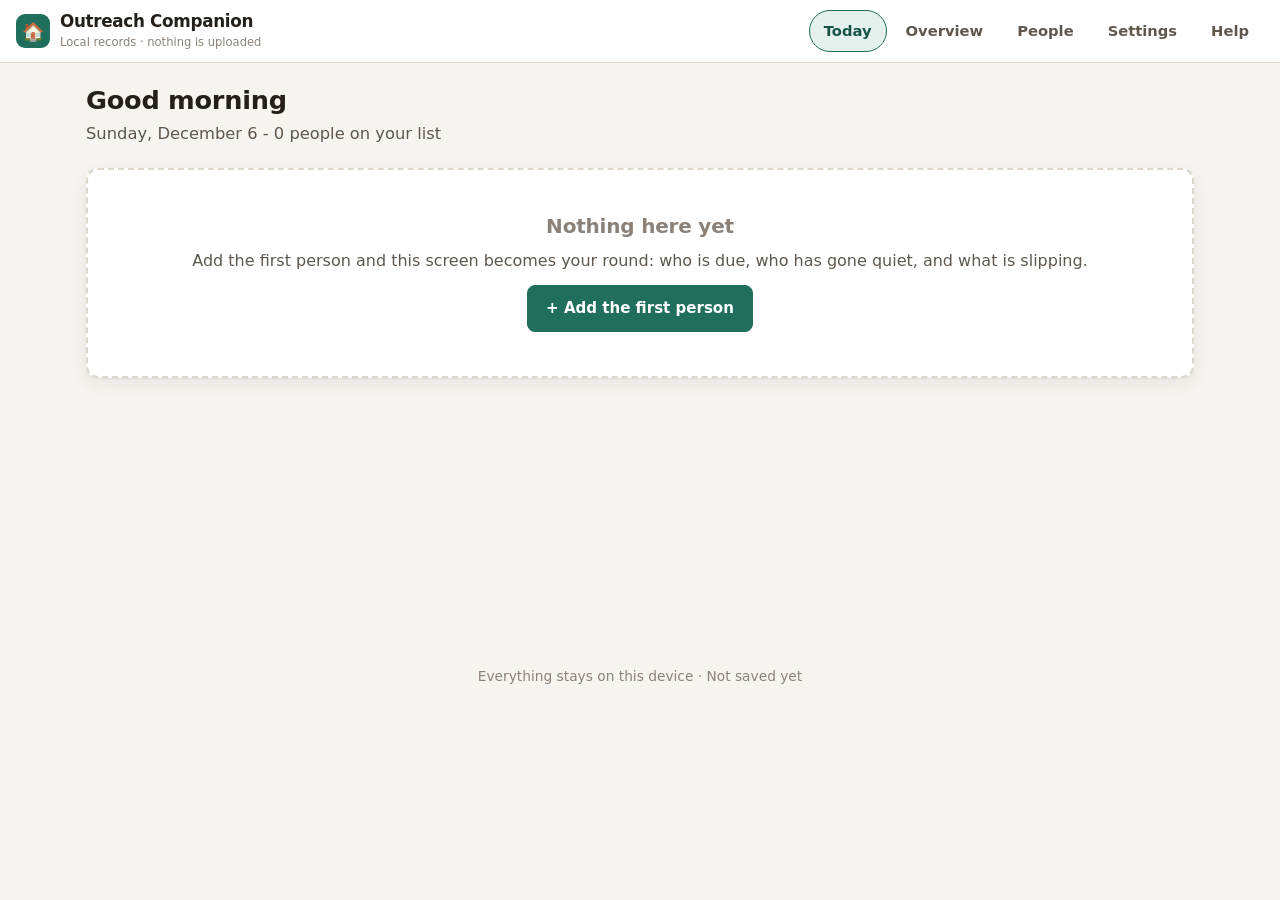
==== index.html @ 87985ae5 "Add the workflow: stages, next steps and priority checks The app recorded what a worker knew but nev" ====
<!doctype html>
<html lang="en">
<head>
<meta charset="utf-8">
<meta name="viewport" content="width=device-width, initial-scale=1, viewport-fit=cover">
<meta name="description" content="A private, offline record keeper for street outreach: where someone stays, what they are working toward, their story, and documents you can print or email.">
<meta name="color-scheme" content="light dark">
<title>Outreach Companion</title>
<link rel="stylesheet" href="assets/styles.css?v=3">
<link rel="icon" href="data:image/svg+xml,<svg xmlns='http://www.w3.org/2000/svg' viewBox='0 0 100 100'><rect width='100' height='100' rx='22' fill='%231f6f5c'/><text y='72' x='50' text-anchor='middle' font-size='58'>🏠</text></svg>">
</head>
<body>

<div class="app">

  <header class="topbar no-print">
    <div class="brand">
      <div class="mark" aria-hidden="true">🏠</div>
      <div>
        <span class="name">Outreach Companion</span>
        <span class="org" id="brand-org">Local records · nothing is uploaded</span>
      </div>
    </div>

    <div class="spacer"></div>

    <nav class="nav" aria-label="Main">
      <button data-action="nav" data-view="today">Today</button>
      <button data-action="nav" data-view="dashboard">Overview</button>
      <button data-action="nav" data-view="people">People</button>
      <button data-action="nav" data-view="settings">Settings</button>
      <button data-action="nav" data-view="help">Help</button>
    </nav>
  </header>

  <main class="main" id="view">
    <div class="card"><p class="muted mb0">Loading your records…</p></div>
  </main>

  <footer class="main no-print" style="padding-top:0;padding-bottom:24px">
    <p class="small faint center mb0">
      Everything stays on this device · <span id="save-dot">Not saved yet</span>
    </p>
  </footer>

</div>

<noscript>
  <div style="padding:24px;font-family:system-ui,sans-serif">
    <h2>JavaScript is switched off</h2>
    <p>This app runs entirely inside your browser, so it needs JavaScript enabled. Nothing is sent anywhere.</p>
  </div>
</noscript>

<script src="assets/packet-style.js?v=3"></script>
<script src="assets/storage.js?v=3"></script>
<script src="assets/workflow.js?v=3"></script>
<script src="assets/doc.js?v=3"></script>
<script src="assets/app.js?v=3"></script>
</body>
</html>
---- assets/styles.css ----
/* ==========================================================================
   Outreach Companion — styles
   Designed for field use: large touch targets, high contrast, readable type.
   ========================================================================== */

:root {
  --bg: #f6f4f0;
  --surface: #ffffff;
  --surface-2: #f1eee9;
  --border: #ddd6cc;
  --border-strong: #c4bab0;
  --text: #241f1a;
  --text-soft: #5f574e;
  --text-faint: #8b8178;

  --accent: #1f6f5c;
  --accent-dark: #175446;
  --accent-soft: #e3f0ec;

  --warn: #a8620d;
  --warn-soft: #fbeedd;
  --danger: #a32d29;
  --danger-soft: #fbe7e6;
  --ok: #2b6b3f;
  --ok-soft: #e4f1e8;
  --info: #2c5a8f;
  --info-soft: #e5eefa;

  --radius: 12px;
  --radius-sm: 8px;
  --shadow: 0 1px 2px rgba(36, 31, 26, .06), 0 6px 18px rgba(36, 31, 26, .07);
  --shadow-lg: 0 10px 40px rgba(36, 31, 26, .18);
  --font: "Segoe UI", system-ui, -apple-system, Roboto, Helvetica, Arial, sans-serif;
}

@media (prefers-color-scheme: dark) {
  :root:not([data-theme="light"]) {
    --bg: #16130f;
    --surface: #211d18;
    --surface-2: #2a251f;
    --border: #3a332b;
    --border-strong: #4d453b;
    --text: #f2ede6;
    --text-soft: #bdb3a7;
    --text-faint: #8d8377;
    --accent: #4fbb9d;
    --accent-dark: #6fd0b4;
    --accent-soft: #1d3a33;
    --warn: #e0a256;
    --warn-soft: #3a2c17;
    --danger: #ef8b86;
    --danger-soft: #3b1f1e;
    --ok: #79c98f;
    --ok-soft: #1c3324;
    --info: #8db6e8;
    --info-soft: #1c2a3d;
    --shadow: 0 1px 2px rgba(0,0,0,.4), 0 6px 18px rgba(0,0,0,.35);
    --shadow-lg: 0 10px 40px rgba(0,0,0,.6);
  }
}

:root[data-theme="dark"] {
  --bg: #16130f; --surface: #211d18; --surface-2: #2a251f;
  --border: #3a332b; --border-strong: #4d453b;
  --text: #f2ede6; --text-soft: #bdb3a7; --text-faint: #8d8377;
  --accent: #4fbb9d; --accent-dark: #6fd0b4; --accent-soft: #1d3a33;
  --warn: #e0a256; --warn-soft: #3a2c17;
  --danger: #ef8b86; --danger-soft: #3b1f1e;
  --ok: #79c98f; --ok-soft: #1c3324;
  --info: #8db6e8; --info-soft: #1c2a3d;
  --shadow: 0 1px 2px rgba(0,0,0,.4), 0 6px 18px rgba(0,0,0,.35);
  --shadow-lg: 0 10px 40px rgba(0,0,0,.6);
}

* { box-sizing: border-box; }
html, body { margin: 0; padding: 0; }
body {
  font-family: var(--font);
  background: var(--bg);
  color: var(--text);
  font-size: 16px;
  line-height: 1.5;
  -webkit-text-size-adjust: 100%;
}
h1, h2, h3, h4 { margin: 0 0 .5em; line-height: 1.25; font-weight: 650; letter-spacing: -.01em; }
h1 { font-size: 1.6rem; }
h2 { font-size: 1.25rem; }
h3 { font-size: 1.05rem; }
p  { margin: 0 0 .75em; }
a  { color: var(--accent); }

/* ---------- App shell ---------- */
.app { min-height: 100vh; display: flex; flex-direction: column; }

.topbar {
  position: sticky; top: 0; z-index: 50;
  display: flex; align-items: center; gap: 12px;
  padding: 10px 16px;
  background: var(--surface);
  border-bottom: 1px solid var(--border);
}
.brand { display: flex; align-items: center; gap: 10px; font-weight: 700; letter-spacing: -.02em; }
.brand .mark {
  width: 34px; height: 34px; border-radius: 9px;
  background: var(--accent); color: #fff;
  display: grid; place-items: center; font-size: 18px; flex: none;
}
.brand .name { font-size: 1.05rem; line-height: 1.2; }
.brand .org { display: block; font-size: .72rem; font-weight: 500; color: var(--text-faint); letter-spacing: 0; }
.topbar .spacer { flex: 1; }

.nav { display: flex; gap: 4px; flex-wrap: wrap; }
.nav button {
  border: 1px solid transparent; background: none; color: var(--text-soft);
  padding: 9px 14px; border-radius: 999px; cursor: pointer;
  font: inherit; font-size: .92rem; font-weight: 550;
}
.nav button:hover { background: var(--surface-2); color: var(--text); }
.nav button.active { background: var(--accent-soft); color: var(--accent-dark); border-color: var(--accent); }

.main { flex: 1; width: 100%; max-width: 1140px; margin: 0 auto; padding: 22px 16px 80px; }

/* ---------- Buttons ---------- */
.btn {
  display: inline-flex; align-items: center; justify-content: center; gap: 8px;
  padding: 11px 18px; min-height: 44px;
  border-radius: var(--radius-sm); border: 1px solid var(--border-strong);
  background: var(--surface); color: var(--text);
  font: inherit; font-weight: 600; font-size: .94rem;
  cursor: pointer; text-decoration: none;
}
.btn:hover { background: var(--surface-2); }
.btn:active { transform: translateY(1px); }
.btn.primary { background: var(--accent); border-color: var(--accent); color: #fff; }
.btn.primary:hover { background: var(--accent-dark); border-color: var(--accent-dark); }
.btn.danger { color: var(--danger); border-color: var(--danger); background: var(--danger-soft); }
.btn.ghost { border-color: transparent; background: transparent; color: var(--text-soft); }
.btn.ghost:hover { background: var(--surface-2); color: var(--text); }
.btn.sm { padding: 6px 12px; min-height: 34px; font-size: .85rem; }
.btn.block { width: 100%; }
.btn:disabled { opacity: .45; cursor: not-allowed; }
.btn-row { display: flex; gap: 10px; flex-wrap: wrap; align-items: center; }

/* ---------- Cards & layout ---------- */
.card {
  background: var(--surface); border: 1px solid var(--border);
  border-radius: var(--radius); box-shadow: var(--shadow);
  padding: 20px; margin-bottom: 18px;
}
.card > h2:first-child, .card > h3:first-child { margin-top: 0; }
.card-head { display: flex; align-items: center; gap: 12px; margin-bottom: 14px; flex-wrap: wrap; }
.card-head h2, .card-head h3 { margin: 0; }
.card-head .spacer { flex: 1; }
.section-hint { color: var(--text-soft); font-size: .9rem; margin: -6px 0 14px; }

.grid { display: grid; gap: 16px; }
.grid.cols-2 { grid-template-columns: repeat(2, minmax(0,1fr)); }
.grid.cols-3 { grid-template-columns: repeat(3, minmax(0,1fr)); }
.grid.cols-4 { grid-template-columns: repeat(4, minmax(0,1fr)); }
@media (max-width: 860px) { .grid.cols-3, .grid.cols-4 { grid-template-columns: repeat(2, minmax(0,1fr)); } }
@media (max-width: 620px) { .grid.cols-2, .grid.cols-3, .grid.cols-4 { grid-template-columns: 1fr; } }

/* ---------- Forms ---------- */
.field { margin-bottom: 16px; }
.field > label, .field-label {
  display: block; font-weight: 600; font-size: .86rem;
  color: var(--text-soft); margin-bottom: 6px; letter-spacing: .01em;
}
.field .hint { font-size: .8rem; color: var(--text-faint); margin-top: 5px; font-weight: 400; }
input[type=text], input[type=date], input[type=tel], input[type=email], input[type=number],
input[type=search], input[type=password], select, textarea {
  width: 100%; padding: 11px 12px; min-height: 44px;
  border: 1px solid var(--border-strong); border-radius: var(--radius-sm);
  background: var(--surface); color: var(--text);
  font: inherit; font-size: 1rem;
}
textarea { min-height: 110px; resize: vertical; line-height: 1.55; }
textarea.tall { min-height: 280px; }
input:focus, select:focus, textarea:focus, button:focus-visible, [tabindex]:focus-visible {
  outline: 3px solid var(--accent); outline-offset: 1px;
}
.checkline { display: flex; align-items: flex-start; gap: 10px; padding: 8px 0; cursor: pointer; }
.checkline input[type=checkbox] { width: 20px; height: 20px; margin: 2px 0 0; flex: none; accent-color: var(--accent); }
.checkline span { font-size: .95rem; }

/* Chips / multi-select tags */
.chips { display: flex; flex-wrap: wrap; gap: 8px; }
.chip {
  display: inline-flex; align-items: center; gap: 6px;
  padding: 7px 13px; border-radius: 999px; cursor: pointer;
  border: 1px solid var(--border-strong); background: var(--surface);
  font-size: .87rem; font-weight: 550; color: var(--text-soft); user-select: none;
}
.chip:hover { background: var(--surface-2); }
.chip.on { background: var(--accent-soft); border-color: var(--accent); color: var(--accent-dark); }
.chip input { display: none; }

.badge {
  display: inline-flex; align-items: center; gap: 5px;
  padding: 3px 10px; border-radius: 999px;
  font-size: .76rem; font-weight: 650; letter-spacing: .02em;
  background: var(--surface-2); color: var(--text-soft); border: 1px solid var(--border);
  white-space: nowrap;
}
.badge.ok { background: var(--ok-soft); color: var(--ok); border-color: transparent; }
.badge.warn { background: var(--warn-soft); color: var(--warn); border-color: transparent; }
.badge.danger { background: var(--danger-soft); color: var(--danger); border-color: transparent; }
.badge.info { background: var(--info-soft); color: var(--info); border-color: transparent; }
.badge.accent { background: var(--accent-soft); color: var(--accent-dark); border-color: transparent; }

/* ---------- Photo ---------- */
.photo-block { display: flex; gap: 18px; align-items: flex-start; flex-wrap: wrap; }
.photo-frame {
  width: 160px; height: 160px; flex: none; border-radius: var(--radius);
  border: 2px dashed var(--border-strong); background: var(--surface-2);
  display: grid; place-items: center; overflow: hidden; position: relative;
}
.photo-frame img { width: 100%; height: 100%; object-fit: cover; }
.photo-frame .placeholder { text-align: center; color: var(--text-faint); font-size: .8rem; padding: 10px; }
.photo-frame .placeholder .big { font-size: 2rem; display: block; margin-bottom: 4px; }
.avatar {
  width: 56px; height: 56px; border-radius: 50%; flex: none;
  background: var(--accent-soft); color: var(--accent-dark);
  display: grid; place-items: center; font-weight: 700; font-size: 1.1rem;
  border: 1px solid var(--border); overflow: hidden;
}
.avatar.lg { width: 84px; height: 84px; font-size: 1.6rem; }
.avatar img { width: 100%; height: 100%; object-fit: cover; }

/* ---------- People list ---------- */
.toolbar { display: flex; gap: 10px; flex-wrap: wrap; align-items: center; margin-bottom: 16px; }
.toolbar .search { flex: 1 1 260px; min-width: 200px; }
.toolbar select { width: auto; min-width: 150px; }

.person-list { display: grid; gap: 12px; }
.person-card {
  display: flex; align-items: center; gap: 14px; padding: 14px 16px;
  background: var(--surface); border: 1px solid var(--border);
  border-radius: var(--radius); box-shadow: var(--shadow); cursor: pointer;
  text-align: left; width: 100%; font: inherit; color: inherit;
}
.person-card:hover { border-color: var(--accent); }
.person-card .who { flex: 1; min-width: 0; }
.person-card .who .nm { font-weight: 650; font-size: 1.05rem; }
.person-card .who .sub { color: var(--text-soft); font-size: .87rem; overflow: hidden; text-overflow: ellipsis; white-space: nowrap; }
.person-card .meta { display: flex; flex-direction: column; align-items: flex-end; gap: 6px; flex: none; }

/* ---------- Stats ---------- */
.stat { background: var(--surface); border: 1px solid var(--border); border-radius: var(--radius); padding: 16px 18px; box-shadow: var(--shadow); }
.stat .n { font-size: 2rem; font-weight: 700; letter-spacing: -.03em; line-height: 1.1; }
.stat .k { color: var(--text-soft); font-size: .84rem; font-weight: 600; text-transform: uppercase; letter-spacing: .04em; }

/* ---------- Tabs ---------- */
.tabs { display: flex; gap: 4px; overflow-x: auto; border-bottom: 1px solid var(--border); margin-bottom: 20px; }
.tabs button {
  border: none; background: none; font: inherit; font-weight: 600; font-size: .93rem;
  color: var(--text-soft); padding: 12px 15px; cursor: pointer; white-space: nowrap;
  border-bottom: 3px solid transparent; margin-bottom: -1px;
}
.tabs button:hover { color: var(--text); }
.tabs button.active { color: var(--accent-dark); border-bottom-color: var(--accent); }

/* ---------- Person header ---------- */
.person-head { display: flex; gap: 16px; align-items: flex-start; flex-wrap: wrap; margin-bottom: 18px; }
.person-head .info { flex: 1; min-width: 220px; }
.person-head h1 { margin-bottom: 4px; }
.person-head .sub { color: var(--text-soft); font-size: .92rem; }
.person-head .badges { display: flex; gap: 6px; flex-wrap: wrap; margin-top: 8px; }

/* ---------- Repeating item rows (goals, log, docs) ---------- */
.item {
  border: 1px solid var(--border); border-radius: var(--radius);
  background: var(--surface-2); padding: 14px 16px; margin-bottom: 12px;
}
.item-head { display: flex; gap: 10px; align-items: center; margin-bottom: 8px; flex-wrap: wrap; }
.item-head .t { font-weight: 650; flex: 1; min-width: 120px; }
.item .row { display: grid; gap: 12px; grid-template-columns: repeat(2, minmax(0,1fr)); }
@media (max-width: 620px) { .item .row { grid-template-columns: 1fr; } }
.item .field:last-child { margin-bottom: 0; }

.empty {
  text-align: center; padding: 44px 20px; color: var(--text-faint);
  border: 2px dashed var(--border); border-radius: var(--radius); background: var(--surface);
}
.empty .big { font-size: 2.4rem; display: block; margin-bottom: 8px; opacity: .7; }

/* ---------- Story ---------- */
.story-quote {
  border-left: 4px solid var(--accent); background: var(--accent-soft);
  padding: 14px 18px; border-radius: 0 var(--radius-sm) var(--radius-sm) 0;
  font-size: 1.1rem; font-style: italic; color: var(--text); margin-bottom: 16px;
}
.story-text { white-space: pre-wrap; line-height: 1.7; font-size: 1.02rem; }

/* ---------- Modal / toast ---------- */
.modal-backdrop {
  position: fixed; inset: 0; background: rgba(20,16,12,.55); z-index: 100;
  display: grid; place-items: center; padding: 20px;
}
.modal {
  background: var(--surface); border-radius: var(--radius); box-shadow: var(--shadow-lg);
  max-width: 560px; width: 100%; max-height: 88vh; overflow: auto; padding: 24px;
  border: 1px solid var(--border);
}
.toast {
  position: fixed; left: 50%; bottom: 26px; transform: translateX(-50%);
  background: var(--text); color: var(--bg); padding: 12px 20px; border-radius: 999px;
  box-shadow: var(--shadow-lg); z-index: 200; font-weight: 600; font-size: .92rem;
  max-width: 90vw; text-align: center;
}

/* ---------- Documentation preview ---------- */
.doc-layout { display: grid; grid-template-columns: 300px minmax(0,1fr); gap: 20px; align-items: start; }
@media (max-width: 900px) { .doc-layout { grid-template-columns: 1fr; } }
.doc-preview-wrap {
  background: var(--surface); border: 1px solid var(--border); border-radius: var(--radius);
  box-shadow: var(--shadow); padding: 8px; max-height: 78vh; overflow: auto;
}
.sticky { position: sticky; top: 76px; }

/* ---------- Print ---------- */
@media print {
  body { background: #fff; }
  .topbar, .nav, .no-print, .doc-side, .tabs { display: none !important; }
  .main { max-width: none; padding: 0; }
  .card { border: none; box-shadow: none; padding: 0; margin: 0; }
  .doc-layout { display: block; }
  .doc-preview-wrap { max-height: none; overflow: visible; border: none; box-shadow: none; padding: 0; }
  @page { margin: 14mm; }
}

/* ---------- Utility ---------- */
.muted { color: var(--text-soft); }
.faint { color: var(--text-faint); }
.small { font-size: .86rem; }
.right { text-align: right; }
.center { text-align: center; }
.mt0 { margin-top: 0; } .mb0 { margin-bottom: 0; }
.mt16 { margin-top: 16px; } .mb16 { margin-bottom: 16px; }
.nowrap { white-space: nowrap; }
.divider { height: 1px; background: var(--border); margin: 20px 0; border: 0; }
.notice {
  border-left: 4px solid var(--info); background: var(--info-soft); color: var(--text);
  padding: 12px 16px; border-radius: 0 var(--radius-sm) var(--radius-sm) 0; font-size: .9rem; margin-bottom: 16px;
}
.notice.warn { border-color: var(--warn); background: var(--warn-soft); }

/* ==========================================================================
   Plan & Today — the workflow surfaces.
   Colour carries meaning here, so every state is also carried by a word or a
   shape: the levels read the same to someone who cannot separate red from
   amber, or who is looking at a phone in direct sun.
   ========================================================================== */

.notice.ok { border-color: var(--ok); background: var(--ok-soft); }
.avatar.sm { width: 40px; height: 40px; font-size: .85rem; flex: none; }
.mt8 { margin-top: 8px; }
.lede { color: var(--text-soft); font-size: 1.02rem; margin: -8px 0 22px; }

.pill {
  display: inline-flex; align-items: center; justify-content: center;
  min-width: 26px; height: 24px; padding: 0 8px; border-radius: 999px;
  background: var(--surface-2); color: var(--text-soft);
  font-size: .8rem; font-weight: 700; border: 1px solid var(--border);
}
.pill.warn { background: var(--warn-soft); color: var(--warn); border-color: transparent; }
.badge.stage { background: var(--info-soft); color: var(--info); border-color: transparent; }

/* ---------- stage track ---------- */
.stage-track {
  display: flex; gap: 0; margin: 4px 0 16px;
  overflow-x: auto; padding-bottom: 6px; -webkit-overflow-scrolling: touch;
}
.stage {
  flex: 1 0 auto; min-width: 104px; position: relative;
  padding: 0 6px; text-align: center;
}
/* the connecting rail */
.stage::before {
  content: ""; position: absolute; top: 7px; left: 0; right: 50%; height: 2px;
  background: var(--border);
}
.stage::after {
  content: ""; position: absolute; top: 7px; left: 50%; right: 0; height: 2px;
  background: var(--border);
}
.stage:first-child::before, .stage:last-child::after { display: none; }
.stage.done::before, .stage.done::after, .stage.now::before { background: var(--accent); }
.stage .dot {
  position: relative; z-index: 1; display: block; width: 16px; height: 16px;
  margin: 0 auto 8px; border-radius: 50%;
  background: var(--surface); border: 2px solid var(--border-strong);
}
.stage.done .dot { background: var(--accent); border-color: var(--accent); }
.stage.now .dot {
  background: var(--surface); border-color: var(--accent); border-width: 5px;
  box-shadow: 0 0 0 4px var(--accent-soft);
}
.stage .lbl { font-size: .76rem; color: var(--text-faint); line-height: 1.3; display: block; }
.stage.done .lbl { color: var(--text-soft); }
.stage.now .lbl { color: var(--accent-dark); font-weight: 700; }
.stage-desc { color: var(--text); font-size: .95rem; margin: 0 0 4px; }

/* ---------- suggestions ---------- */
.sug-group { margin-bottom: 20px; }
.sug-group:last-child { margin-bottom: 0; }
.sug-head {
  display: flex; align-items: center; gap: 8px; font-size: .82rem;
  text-transform: uppercase; letter-spacing: .06em; margin: 0 0 2px;
}
.sug-head .count {
  font-size: .75rem; background: var(--surface-2); color: var(--text-soft);
  border-radius: 999px; padding: 1px 8px; letter-spacing: 0;
}
.sug-head.urgent { color: var(--danger); }
.sug-head.soon   { color: var(--warn); }
.sug-head.ready  { color: var(--text-faint); }

.sug {
  display: flex; gap: 12px; align-items: flex-start;
  padding: 12px 14px; margin-bottom: 8px;
  border: 1px solid var(--border); border-left-width: 4px;
  border-radius: var(--radius-sm); background: var(--surface);
}
.sug.urgent { border-left-color: var(--danger); background: var(--danger-soft); }
.sug.soon   { border-left-color: var(--warn); background: var(--warn-soft); }
.sug.ready  { border-left-color: var(--border-strong); }
.sug-body { flex: 1; min-width: 0; }
.sug-who {
  font-size: .74rem; text-transform: uppercase; letter-spacing: .06em;
  color: var(--text-faint); font-weight: 700; margin-bottom: 2px;
}
.sug-title { font-weight: 650; font-size: .95rem; line-height: 1.35; }
.sug-why { margin: 4px 0 0; font-size: .86rem; color: var(--text-soft); line-height: 1.45; }
.sug .btn { flex: none; }

/* ---------- milestones ---------- */
.milestones { display: grid; gap: 12px; grid-template-columns: repeat(3, minmax(0,1fr)); }
.milestone {
  border: 1px solid var(--border); border-radius: var(--radius-sm);
  padding: 14px; background: var(--surface-2);
}
.milestone.set { background: var(--ok-soft); border-color: transparent; }
.milestone .ms-top { display: flex; align-items: center; justify-content: space-between; gap: 8px; margin-bottom: 6px; }
.milestone p { margin: 0 0 10px; line-height: 1.4; }

/* ---------- meters ---------- */
.meter { margin-bottom: 18px; }
.meter:last-child { margin-bottom: 0; }
.meter-top { display: flex; justify-content: space-between; font-size: .9rem; font-weight: 650; margin-bottom: 6px; }
.meter .bar { height: 8px; border-radius: 999px; background: var(--surface-2); overflow: hidden; }
.meter .bar i { display: block; height: 100%; background: var(--accent); border-radius: 999px; transition: width .3s ease; }

/* ---------- intake readiness ---------- */
.hmis-grid { display: grid; gap: 6px; grid-template-columns: repeat(2, minmax(0,1fr)); }
.hmis-row {
  display: grid; grid-template-columns: 20px 1fr auto; align-items: center; gap: 8px;
  padding: 8px 10px; border-radius: var(--radius-sm); background: var(--surface-2);
  font-size: .88rem;
}
.hmis-row.have { background: var(--ok-soft); }
.hmis-row .tick { color: var(--text-faint); font-weight: 700; text-align: center; }
.hmis-row.have .tick { color: var(--ok); }
.hmis-row .hmis-id { font-size: .72rem; color: var(--text-faint); font-variant-numeric: tabular-nums; }
.hmis-row .hmis-note { grid-column: 2 / -1; }

/* ---------- today rows ---------- */
.today-row {
  display: flex; align-items: center; gap: 12px;
  padding: 12px 0; border-bottom: 1px solid var(--border);
}
.today-row:last-child { border-bottom: 0; padding-bottom: 0; }
.today-row .tr-body { flex: 1; min-width: 0; }
.today-row .tr-name {
  background: none; border: 0; padding: 0; font: inherit; font-weight: 650;
  color: var(--text); cursor: pointer; text-align: left; font-size: .98rem;
}
.today-row .tr-name:hover { color: var(--accent-dark); text-decoration: underline; }
.today-row .tr-actions { flex: none; }

@media (max-width: 720px) {
  .milestones { grid-template-columns: 1fr; }
  .hmis-grid { grid-template-columns: 1fr; }
  .sug { flex-direction: column; }
  .sug .btn { align-self: flex-start; }
  .today-row { flex-wrap: wrap; }
  .today-row .tr-actions { width: 100%; }
  .today-row .tr-actions .btn { width: 100%; }
  /* Full-size tap targets in the field: cold hands, gloves, one thumb. */
  .sug .btn, .today-row .btn, .milestone .btn { min-height: 44px; padding: 10px 16px; font-size: .9rem; }
}
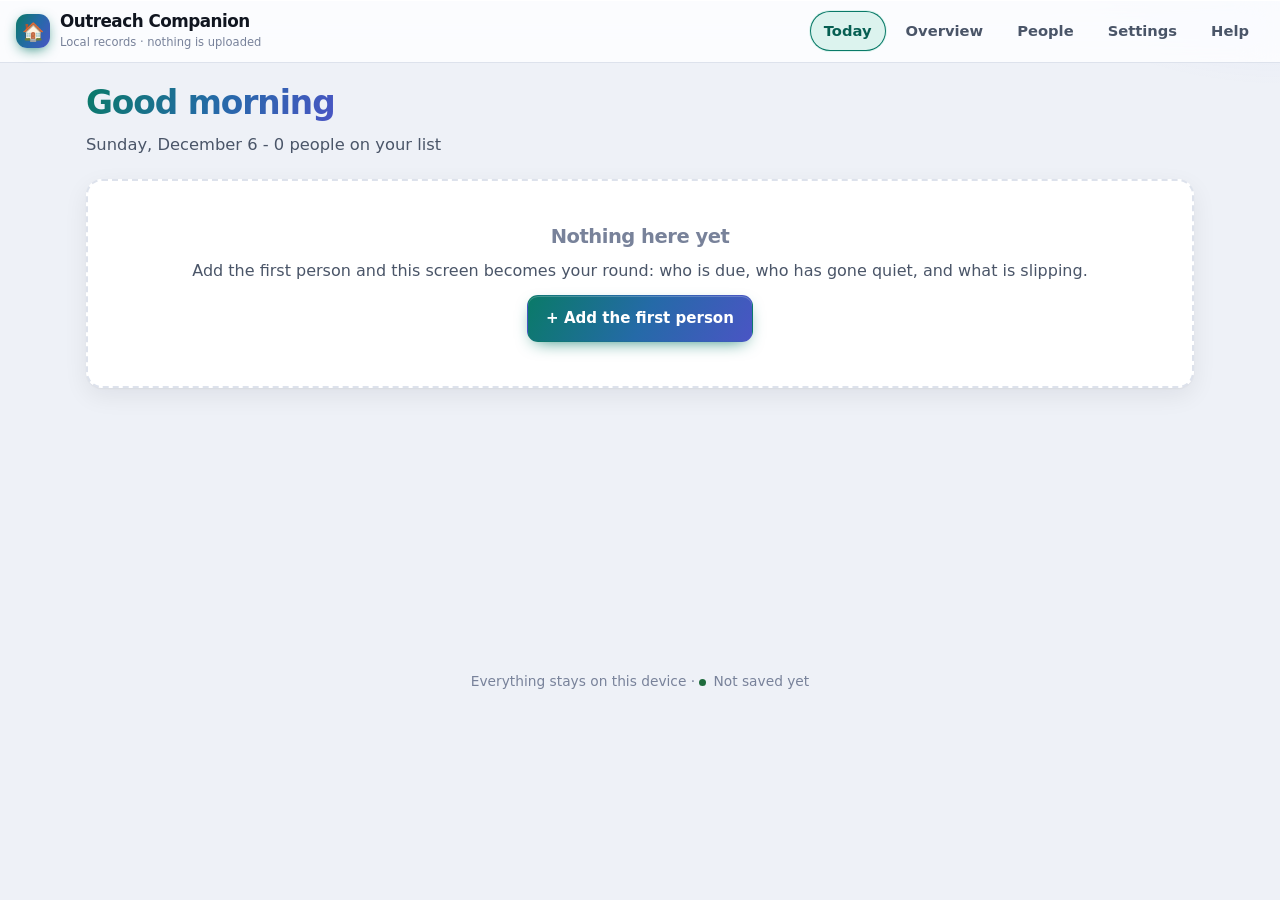
==== commit f0c623f0: "Restyle: variable type, a dark-first palette, and a calmer form to type into Rebuilt the token layer" ====
--- a/index.html
+++ b/index.html
@@ -6,7 +6,8 @@
 <meta name="description" content="A private, offline record keeper for street outreach: where someone stays, what they are working toward, their story, and documents you can print or email.">
 <meta name="color-scheme" content="light dark">
 <title>Outreach Companion</title>
-<link rel="stylesheet" href="assets/styles.css?v=3">
+<link rel="stylesheet" href="assets/styles.css?v=11">
+<link rel="stylesheet" href="assets/refine.css?v=11">
 <link rel="icon" href="data:image/svg+xml,<svg xmlns='http://www.w3.org/2000/svg' viewBox='0 0 100 100'><rect width='100' height='100' rx='22' fill='%231f6f5c'/><text y='72' x='50' text-anchor='middle' font-size='58'>🏠</text></svg>">
 </head>
 <body>
@@ -52,10 +53,12 @@
   </div>
 </noscript>
 
-<script src="assets/packet-style.js?v=3"></script>
-<script src="assets/storage.js?v=3"></script>
-<script src="assets/workflow.js?v=3"></script>
-<script src="assets/doc.js?v=3"></script>
-<script src="assets/app.js?v=3"></script>
+<script src="assets/packet-style.js?v=11"></script>
+<script src="assets/storage.js?v=11"></script>
+<script src="assets/workflow.js?v=11"></script>
+<script src="assets/resources-nyc.js?v=11"></script>
+<script src="assets/sample-data.js?v=11"></script>
+<script src="assets/doc.js?v=11"></script>
+<script src="assets/app.js?v=11"></script>
 </body>
 </html>
--- a/assets/styles.css
+++ b/assets/styles.css
@@ -4,72 +4,127 @@
    ========================================================================== */
 
 :root {
-  --bg: #f6f4f0;
+  /* ---- Type ------------------------------------------------------------
+     Segoe UI Variable ships with Windows 11 in two optical sizes: Display
+     for headings, Text for body copy at small sizes. Using both is what
+     makes the interface read as designed rather than defaulted. Every stack
+     degrades cleanly on macOS, Android and Linux, and nothing is fetched
+     from the internet — the app still has to work with no signal.
+     -------------------------------------------------------------------- */
+  --font: "Segoe UI Variable Text", "Segoe UI", -apple-system, BlinkMacSystemFont,
+          "SF Pro Text", system-ui, Roboto, "Helvetica Neue", Arial, sans-serif;
+  --font-display: "Segoe UI Variable Display", "Segoe UI Semibold", -apple-system,
+          BlinkMacSystemFont, "SF Pro Display", system-ui, Roboto, "Helvetica Neue",
+          Arial, sans-serif;
+  --font-mono: "Cascadia Mono", "Cascadia Code", ui-monospace, "SF Mono",
+          Consolas, "Roboto Mono", monospace;
+
+  --fs-xs: .765rem;
+  --fs-sm: .875rem;
+  --fs-md: .945rem;
+  --fs-lg: 1.08rem;
+
+  /* ---- Light: built for a phone screen in daylight --------------------- */
+  --bg: #eef1f7;
+  --bg-tint-a: rgba(56, 189, 168, .16);
+  --bg-tint-b: rgba(108, 124, 255, .14);
   --surface: #ffffff;
-  --surface-2: #f1eee9;
-  --border: #ddd6cc;
-  --border-strong: #c4bab0;
-  --text: #241f1a;
-  --text-soft: #5f574e;
-  --text-faint: #8b8178;
-
-  --accent: #1f6f5c;
-  --accent-dark: #175446;
-  --accent-soft: #e3f0ec;
-
-  --warn: #a8620d;
-  --warn-soft: #fbeedd;
-  --danger: #a32d29;
-  --danger-soft: #fbe7e6;
-  --ok: #2b6b3f;
-  --ok-soft: #e4f1e8;
-  --info: #2c5a8f;
-  --info-soft: #e5eefa;
-
-  --radius: 12px;
-  --radius-sm: 8px;
-  --shadow: 0 1px 2px rgba(36, 31, 26, .06), 0 6px 18px rgba(36, 31, 26, .07);
-  --shadow-lg: 0 10px 40px rgba(36, 31, 26, .18);
-  --font: "Segoe UI", system-ui, -apple-system, Roboto, Helvetica, Arial, sans-serif;
-}
-
+  --surface-2: #eef1f6;
+  --surface-glass: rgba(255, 255, 255, .78);
+  --border: #dde2ec;
+  --border-strong: #b9c2d2;
+  --hairline: rgba(255, 255, 255, .9);
+
+  --text: #10151f;
+  --text-soft: #4a5568;
+  --text-faint: #78829a;
+
+  --accent: #0a7a68;
+  --accent-dark: #065f52;
+  --accent-soft: #dcf3ee;
+  --accent-2: #4a55c4;
+  --grad: linear-gradient(118deg, #0a7a68 0%, #256aa8 52%, #4a55c4 100%);
+  /* Text that sits on top of the accent or the gradient. */
+  --on-accent: #ffffff;
+  --grad-soft: linear-gradient(118deg, rgba(13,143,122,.13), rgba(79,95,216,.13));
+  --glow: 0 0 0 4px rgba(13, 143, 122, .16);
+
+  --warn: #9a5a06; --warn-soft: #fdf0dc;
+  --danger: #9d2a26; --danger-soft: #fce8e7;
+  --ok: #1e6b3c; --ok-soft: #dff2e6;
+  --info: #23548c; --info-soft: #e2edfb;
+
+  --radius: 16px;
+  --radius-sm: 11px;
+  --shadow: 0 1px 2px rgba(16, 21, 31, .05), 0 8px 24px rgba(16, 21, 31, .07);
+  --shadow-lg: 0 18px 50px rgba(16, 21, 31, .18);
+  --ease: cubic-bezier(.22, 1, .36, 1);
+  --dur: .22s;
+}
+
+/* ---- Dark: the default on most phones, and the one that should feel
+        like something you want to look at ---------------------------- */
 @media (prefers-color-scheme: dark) {
   :root:not([data-theme="light"]) {
-    --bg: #16130f;
-    --surface: #211d18;
-    --surface-2: #2a251f;
-    --border: #3a332b;
-    --border-strong: #4d453b;
-    --text: #f2ede6;
-    --text-soft: #bdb3a7;
-    --text-faint: #8d8377;
-    --accent: #4fbb9d;
-    --accent-dark: #6fd0b4;
-    --accent-soft: #1d3a33;
-    --warn: #e0a256;
-    --warn-soft: #3a2c17;
-    --danger: #ef8b86;
-    --danger-soft: #3b1f1e;
-    --ok: #79c98f;
-    --ok-soft: #1c3324;
-    --info: #8db6e8;
-    --info-soft: #1c2a3d;
-    --shadow: 0 1px 2px rgba(0,0,0,.4), 0 6px 18px rgba(0,0,0,.35);
-    --shadow-lg: 0 10px 40px rgba(0,0,0,.6);
+    --bg: #080a10;
+    --bg-tint-a: rgba(45, 212, 191, .13);
+    --bg-tint-b: rgba(129, 140, 248, .12);
+    --surface: #12151d;
+    --surface-2: #1a1f2a;
+    --surface-glass: rgba(18, 21, 29, .72);
+    --border: #232936;
+    --border-strong: #384153;
+    --hairline: rgba(255, 255, 255, .06);
+
+    --text: #eef2f8;
+    --text-soft: #a9b4c6;
+    --text-faint: #7a8699;
+
+    --accent: #2dd4bf;
+    --accent-dark: #5eead4;
+    --accent-soft: #0c2d2a;
+    --accent-2: #818cf8;
+    --on-accent: #04231f;
+    --grad: linear-gradient(118deg, #2dd4bf 0%, #58b0f0 52%, #818cf8 100%);
+    --grad-soft: linear-gradient(118deg, rgba(45,212,191,.16), rgba(129,140,248,.16));
+    --glow: 0 0 0 4px rgba(45, 212, 191, .22);
+
+    --warn: #f0b968; --warn-soft: #2e2412;
+    --danger: #fb9490; --danger-soft: #2f1a19;
+    --ok: #6ee7a0; --ok-soft: #102a1c;
+    --info: #93c5fd; --info-soft: #142334;
+    --shadow: 0 1px 2px rgba(0,0,0,.5), 0 10px 30px rgba(0,0,0,.45);
+    --shadow-lg: 0 24px 60px rgba(0,0,0,.65);
   }
 }
 
 :root[data-theme="dark"] {
-  --bg: #16130f; --surface: #211d18; --surface-2: #2a251f;
-  --border: #3a332b; --border-strong: #4d453b;
-  --text: #f2ede6; --text-soft: #bdb3a7; --text-faint: #8d8377;
-  --accent: #4fbb9d; --accent-dark: #6fd0b4; --accent-soft: #1d3a33;
-  --warn: #e0a256; --warn-soft: #3a2c17;
-  --danger: #ef8b86; --danger-soft: #3b1f1e;
-  --ok: #79c98f; --ok-soft: #1c3324;
-  --info: #8db6e8; --info-soft: #1c2a3d;
-  --shadow: 0 1px 2px rgba(0,0,0,.4), 0 6px 18px rgba(0,0,0,.35);
-  --shadow-lg: 0 10px 40px rgba(0,0,0,.6);
+  --bg: #080a10;
+  --bg-tint-a: rgba(45, 212, 191, .13);
+  --bg-tint-b: rgba(129, 140, 248, .12);
+  --surface: #12151d;
+  --surface-2: #1a1f2a;
+  --surface-glass: rgba(18, 21, 29, .72);
+  --border: #232936;
+  --border-strong: #384153;
+  --hairline: rgba(255, 255, 255, .06);
+  --text: #eef2f8;
+  --text-soft: #a9b4c6;
+  --text-faint: #7a8699;
+  --accent: #2dd4bf;
+  --accent-dark: #5eead4;
+  --accent-soft: #0c2d2a;
+  --accent-2: #818cf8;
+  --on-accent: #04231f;
+  --grad: linear-gradient(118deg, #2dd4bf 0%, #58b0f0 52%, #818cf8 100%);
+  --grad-soft: linear-gradient(118deg, rgba(45,212,191,.16), rgba(129,140,248,.16));
+  --glow: 0 0 0 4px rgba(45, 212, 191, .22);
+  --warn: #f0b968; --warn-soft: #2e2412;
+  --danger: #fb9490; --danger-soft: #2f1a19;
+  --ok: #6ee7a0; --ok-soft: #102a1c;
+  --info: #93c5fd; --info-soft: #142334;
+  --shadow: 0 1px 2px rgba(0,0,0,.5), 0 10px 30px rgba(0,0,0,.45);
+  --shadow-lg: 0 24px 60px rgba(0,0,0,.65);
 }
 
 * { box-sizing: border-box; }
@@ -489,3 +544,164 @@
   /* Full-size tap targets in the field: cold hands, gloves, one thumb. */
   .sug .btn, .today-row .btn, .milestone .btn { min-height: 44px; padding: 10px 16px; font-size: .9rem; }
 }
+
+/* ==========================================================================
+   Help — local resources and the paperwork guide.
+   These pages get printed and handed to people, so the print rules matter
+   as much as the screen ones.
+   ========================================================================== */
+
+.help-nav { display: flex; gap: 6px; flex-wrap: wrap; margin-bottom: 20px; }
+.help-nav button {
+  border: 1px solid var(--border); background: var(--surface); color: var(--text-soft);
+  border-radius: 999px; padding: 9px 16px; font: inherit; font-size: .9rem;
+  font-weight: 600; cursor: pointer; min-height: 40px;
+}
+.help-nav button:hover { background: var(--surface-2); color: var(--text); }
+.help-nav button.active { background: var(--accent); border-color: var(--accent); color: #fff; }
+
+#res-search {
+  flex: 1; min-width: 200px; min-height: 44px; padding: 10px 14px;
+  border: 1px solid var(--border-strong); border-radius: var(--radius-sm);
+  background: var(--surface); color: var(--text); font: inherit; font-size: 1rem;
+}
+#res-search:focus { outline: 2px solid var(--accent); outline-offset: 1px; }
+
+.res-item { padding: 14px 0; border-bottom: 1px solid var(--border); }
+.res-item:last-of-type { border-bottom: 0; padding-bottom: 0; }
+.res-name { font-weight: 700; font-size: 1rem; margin-bottom: 6px; }
+.res-lines { display: grid; gap: 4px; margin-bottom: 6px; }
+.res-line { display: flex; gap: 10px; align-items: baseline; flex-wrap: wrap; font-size: .92rem; }
+.res-line .res-k {
+  flex: none; width: 46px; font-size: .72rem; text-transform: uppercase;
+  letter-spacing: .06em; color: var(--text-faint); font-weight: 700;
+}
+/* A phone number is the most important thing on the page: make it big and
+   obviously tappable, because it is read aloud or dialled in the dark. */
+.res-tel {
+  font-size: 1.12rem; font-weight: 700; color: var(--accent-dark);
+  text-decoration: none; letter-spacing: .01em;
+}
+.res-tel:hover { text-decoration: underline; }
+.res-note { color: var(--text-faint); font-size: .84rem; }
+.res-what { margin: 0; font-size: .88rem; color: var(--text-soft); line-height: 1.5; }
+.res-line a { color: var(--info); }
+
+.doc-need.good { border-left: 4px solid var(--ok); }
+.doc-lede { font-weight: 650; margin: -4px 0 12px; color: var(--text); }
+.doc-list { margin: 0 0 14px; padding-left: 20px; }
+.doc-list li { margin-bottom: 7px; line-height: 1.5; font-size: .93rem; }
+.doc-list li:last-child { margin-bottom: 0; }
+
+@media (max-width: 720px) {
+  .res-line .res-k { width: 100%; }
+  .help-nav button { flex: 1; }
+  /* Dialling is the most important thing anyone does on this page, and it
+     happens one-handed, outdoors, often in a hurry. Give it a real target. */
+  .res-tel {
+    display: inline-flex; align-items: center; min-height: 44px;
+    padding: 4px 12px 4px 0; font-size: 1.2rem;
+  }
+}
+
+@media print {
+  /* Hand-out mode: drop the app furniture, keep every number. */
+  .help-nav, #res-search, .pack-head .btn-row, .no-print { display: none !important; }
+  .res-group, .doc-need, .pack-head {
+    box-shadow: none; border: 0; border-bottom: 1px solid #999;
+    border-radius: 0; padding: 0 0 10px; margin-bottom: 14px;
+    break-inside: avoid; page-break-inside: avoid;
+  }
+  .res-item { break-inside: avoid; page-break-inside: avoid; padding: 8px 0; }
+  .res-tel { color: #000; font-size: 12pt; }
+  .res-tel::after { content: ""; }
+  .res-line a[href^="http"]::after { content: " (" attr(href) ")"; font-size: 8pt; color: #444; }
+  .res-what, .doc-list li { font-size: 9.5pt; }
+  .notice { border: 1px solid #999; background: none; }
+}
+
+/* ==========================================================================
+   Dashboard charts, timeline, and the sample-data banner.
+   Every chart states its number in text beside the bar, so nothing here
+   depends on colour or on the bar being read accurately by eye.
+   ========================================================================== */
+
+.page-head {
+  display: flex; align-items: center; gap: 16px; flex-wrap: wrap; margin-bottom: 18px;
+}
+.page-head h1 { margin: 0; flex: 1; }
+.center-row { justify-content: center; }
+.empty-mark { font-size: 2.6rem; line-height: 1; margin-bottom: 10px; }
+
+.sample-banner { display: flex; align-items: center; gap: 12px; flex-wrap: wrap; }
+.sample-banner .btn { margin-left: auto; }
+
+/* ---------- bar rows ---------- */
+.chart-row {
+  display: grid; grid-template-columns: minmax(96px, 1.3fr) 3fr auto;
+  align-items: center; gap: 10px; padding: 5px 0;
+  font-size: .88rem;
+}
+.chart-label { color: var(--text-soft); line-height: 1.3; }
+.chart-track {
+  height: 10px; background: var(--surface-2); border-radius: 999px; overflow: hidden;
+}
+.chart-track i {
+  display: block; height: 100%; background: var(--accent); border-radius: 999px;
+  transition: width .35s ease; min-width: 0;
+}
+.chart-n { font-weight: 700; font-variant-numeric: tabular-nums; min-width: 24px; text-align: right; }
+.chart-note { grid-column: 2 / -1; font-size: .76rem; color: var(--text-faint); margin-top: -2px; }
+
+/* ---------- sparkline ---------- */
+.spark svg { width: 100%; height: 64px; display: block; overflow: visible; }
+.spark-line { fill: none; stroke: var(--accent); stroke-width: 1.6; vector-effect: non-scaling-stroke;
+  stroke-linejoin: round; stroke-linecap: round; }
+.spark-fill { fill: var(--accent-soft); stroke: none; }
+.spark-foot {
+  display: flex; justify-content: space-between; gap: 8px;
+  font-size: .74rem; color: var(--text-faint); margin-top: 6px;
+}
+.spark-foot span:nth-child(2) { font-weight: 700; color: var(--text-soft); }
+
+/* ---------- timeline ---------- */
+.timeline { list-style: none; margin: 0; padding: 0; position: relative; }
+.tl { position: relative; padding: 0 0 18px 34px; }
+/* the spine */
+.tl::before {
+  content: ""; position: absolute; left: 10px; top: 20px; bottom: -2px;
+  width: 2px; background: var(--border);
+}
+.tl:last-child { padding-bottom: 0; }
+.tl:last-child::before { display: none; }
+.tl-dot {
+  position: absolute; left: 0; top: 1px; width: 22px; height: 22px; border-radius: 50%;
+  display: flex; align-items: center; justify-content: center;
+  background: var(--surface-2); border: 1px solid var(--border-strong);
+  font-size: .68rem; color: var(--text-soft);
+}
+.tl.milestone .tl-dot { background: var(--accent-soft); border-color: var(--accent); color: var(--accent-dark); }
+.tl.goal .tl-dot { background: var(--ok-soft); border-color: var(--ok); color: var(--ok); }
+.tl.referral .tl-dot { background: var(--info-soft); border-color: var(--info); color: var(--info); }
+.tl.story .tl-dot { background: var(--warn-soft); border-color: var(--warn); color: var(--warn); }
+.tl.ahead .tl-dot { border-style: dashed; }
+.tl.ahead .tl-body { opacity: .75; }
+.tl-top { display: flex; align-items: baseline; gap: 8px; flex-wrap: wrap; }
+.tl-date { font-weight: 700; font-size: .84rem; }
+.tl-ago { font-size: .74rem; color: var(--text-faint); }
+.tl-title { font-size: .94rem; font-weight: 600; margin-top: 1px; }
+.tl-detail { margin: 3px 0 0; font-size: .86rem; color: var(--text-soft); line-height: 1.45; }
+
+@media (max-width: 720px) {
+  .chart-row { grid-template-columns: 1fr auto; }
+  .chart-track { grid-column: 1 / -1; order: 3; }
+  .chart-note { order: 4; }
+  .sample-banner .btn { margin-left: 0; width: 100%; min-height: 44px; }
+  .page-head .btn { width: 100%; }
+}
+
+@media print {
+  .chart-track i { background: #555 !important; }
+  .tl::before, .tl-dot { border-color: #999; }
+  .timeline, .tl { break-inside: avoid; page-break-inside: avoid; }
+}
--- a/assets/refine.css
+++ b/assets/refine.css
@@ -0,0 +1,344 @@
+/* ==========================================================================
+   refine.css — the finish layer.
+
+   Loaded after styles.css so it can lift the base components without
+   rewriting them. Three rules held throughout:
+
+   1. Nothing decorative may cost legibility. This is read one-handed, in
+      daylight, on a cheap phone, by someone who is cold. Contrast, tap
+      targets and focus visibility survive every effect here.
+
+   2. Motion is a courtesy, not a personality. Everything is short, and all
+      of it is switched off under prefers-reduced-motion.
+
+   3. Expensive effects are rationed. backdrop-filter runs on the header
+      only — one element, not thirty cards — so scrolling stays smooth on
+      old hardware.
+   ========================================================================== */
+
+/* ---------- ambient depth -------------------------------------------------
+   A fixed, very soft two-colour wash behind everything. It gives the page
+   somewhere to sit without putting texture behind text.
+   ------------------------------------------------------------------------ */
+body::before {
+  content: "";
+  position: fixed;
+  inset: -20vh -10vw;
+  z-index: -1;
+  pointer-events: none;
+  background:
+    radial-gradient(46vw 42vh at 12% -6%, var(--bg-tint-a), transparent 62%),
+    radial-gradient(42vw 40vh at 92% 4%, var(--bg-tint-b), transparent 60%);
+}
+
+body {
+  font-feature-settings: "kern" 1, "liga" 1, "calt" 1;
+  text-rendering: optimizeLegibility;
+  -webkit-font-smoothing: antialiased;
+  -moz-osx-font-smoothing: grayscale;
+}
+
+::selection { background: var(--accent); color: #fff; }
+
+/* ---------- type ---------------------------------------------------------- */
+h1, h2, h3, h4 {
+  font-family: var(--font-display);
+  letter-spacing: -.022em;
+  font-weight: 640;
+}
+h1 {
+  font-size: clamp(1.65rem, 1.35rem + 1.1vw, 2.05rem);
+  letter-spacing: -.032em;
+  line-height: 1.14;
+  text-wrap: balance;
+}
+h2 { font-size: 1.22rem; letter-spacing: -.025em; }
+
+/* The one flourish: the page title carries the accent gradient. Falls back
+   to a solid colour anywhere background-clip:text is unsupported. */
+.page-head h1,
+#view > h1 {
+  background: var(--grad);
+  -webkit-background-clip: text;
+  background-clip: text;
+  color: transparent;
+  -webkit-text-fill-color: transparent;
+  width: fit-content;
+  max-width: 100%;
+  padding-bottom: .06em;
+}
+@supports not (background-clip: text) {
+  .page-head h1, #view > h1 { color: var(--text); -webkit-text-fill-color: currentColor; }
+}
+
+.lede { text-wrap: pretty; }
+.section-hint { text-wrap: pretty; }
+
+/* Numbers read as data, not prose. */
+.stat .n, .chart-n, .tl-date, .res-tel, .meter-top span:last-child, .pill {
+  font-variant-numeric: tabular-nums;
+}
+.stat .n { font-family: var(--font-mono); letter-spacing: -.03em; }
+
+/* ---------- app shell ----------------------------------------------------- */
+.topbar {
+  background: var(--surface-glass);
+  border-bottom: 1px solid var(--border);
+  box-shadow: 0 1px 0 var(--hairline) inset;
+}
+@supports (backdrop-filter: blur(4px)) or (-webkit-backdrop-filter: blur(4px)) {
+  .topbar {
+    -webkit-backdrop-filter: blur(18px) saturate(160%);
+    backdrop-filter: blur(18px) saturate(160%);
+  }
+}
+
+.brand .mark {
+  background: var(--grad);
+  box-shadow: 0 4px 14px -4px var(--accent);
+  border-radius: 11px;
+}
+.brand .name { font-family: var(--font-display); letter-spacing: -.03em; }
+
+.nav button { transition: background var(--dur) var(--ease), color var(--dur) var(--ease); }
+.nav button.active {
+  background: var(--accent-soft);
+  border-color: transparent;
+  box-shadow: inset 0 0 0 1px var(--accent);
+}
+
+/* ---------- cards --------------------------------------------------------- */
+.card {
+  border-radius: var(--radius);
+  box-shadow: var(--shadow), 0 1px 0 var(--hairline) inset;
+  transition: box-shadow var(--dur) var(--ease), transform var(--dur) var(--ease);
+}
+
+/* ---------- buttons ------------------------------------------------------- */
+.btn {
+  transition: transform .12s var(--ease), box-shadow var(--dur) var(--ease),
+              background var(--dur) var(--ease), border-color var(--dur) var(--ease);
+}
+.btn:hover { transform: translateY(-1px); }
+.btn:active { transform: translateY(0); }
+.btn.primary {
+  background: var(--grad);
+  border-color: transparent;
+  box-shadow: 0 6px 18px -8px var(--accent), 0 1px 0 rgba(255,255,255,.22) inset;
+}
+.btn.primary:hover {
+  box-shadow: 0 10px 26px -8px var(--accent), 0 1px 0 rgba(255,255,255,.28) inset;
+  filter: saturate(112%);
+}
+.btn:focus-visible,
+.nav button:focus-visible,
+.tabs button:focus-visible,
+.help-nav button:focus-visible {
+  outline: 2px solid var(--accent);
+  outline-offset: 2px;
+}
+
+/* ==========================================================================
+   The part people actually spend their time in: filling this in.
+
+   Someone is sitting opposite a worker giving painful information, and the
+   worker is typing it. The form should feel calm and responsive rather than
+   like a database being filled in about them.
+   ========================================================================== */
+
+input[type="text"], input[type="date"], input[type="number"], input[type="tel"],
+input[type="email"], input[type="search"], textarea, select {
+  font-family: var(--font);
+  font-size: 1rem;
+  border-radius: var(--radius-sm);
+  border: 1px solid var(--border-strong);
+  background: var(--surface);
+  color: var(--text);
+  caret-color: var(--accent);
+  transition: border-color var(--dur) var(--ease), box-shadow var(--dur) var(--ease),
+              background var(--dur) var(--ease);
+}
+textarea { line-height: 1.6; }
+
+input::placeholder, textarea::placeholder {
+  color: var(--text-faint);
+  opacity: 1;
+}
+
+/* Hovering tells you it is editable before you commit to tapping it. */
+input:hover:not(:focus), textarea:hover:not(:focus), select:hover:not(:focus) {
+  border-color: var(--accent);
+}
+
+/* Focus: a clear ring plus a soft glow. Two signals, so it still reads for
+   anyone who cannot pick the accent colour out. */
+input:focus, textarea:focus, select:focus {
+  outline: none;
+  border-color: var(--accent);
+  box-shadow: var(--glow);
+  background: var(--surface);
+}
+
+/* The label lights up with its field, so the eye never loses which box is
+   live halfway down a long form. */
+.field:focus-within > label,
+.field:focus-within > .field-label {
+  color: var(--accent-dark);
+}
+.field > label, .field-label {
+  transition: color var(--dur) var(--ease);
+}
+
+/* Checkboxes and the chip pickers get the same treatment. */
+.checkline { border-radius: var(--radius-sm); transition: background var(--dur) var(--ease); }
+.checkline:hover { background: var(--surface-2); }
+.checkline input[type=checkbox] { accent-color: var(--accent); }
+
+.chip, .chipgroup button, [data-action="chip"] {
+  transition: background var(--dur) var(--ease), border-color var(--dur) var(--ease),
+              transform .12s var(--ease), box-shadow var(--dur) var(--ease);
+}
+[data-action="chip"]:hover { transform: translateY(-1px); }
+[data-action="chip"][aria-pressed="true"] {
+  box-shadow: 0 4px 12px -6px var(--accent);
+}
+
+/* The autosave dot: a quiet, living confirmation that the work is kept.
+   This is the only thing on screen that moves on its own. */
+#save-dot { transition: color var(--dur) var(--ease); }
+#save-dot::before {
+  content: "";
+  display: inline-block;
+  width: 7px; height: 7px;
+  margin-right: 7px;
+  border-radius: 50%;
+  background: var(--ok);
+  box-shadow: 0 0 0 0 var(--ok);
+  vertical-align: baseline;
+  animation: savePulse 2.6s var(--ease) infinite;
+}
+@keyframes savePulse {
+  0%   { box-shadow: 0 0 0 0 rgba(110, 231, 160, .45); }
+  60%  { box-shadow: 0 0 0 7px rgba(110, 231, 160, 0); }
+  100% { box-shadow: 0 0 0 0 rgba(110, 231, 160, 0); }
+}
+
+/* ---------- content components ------------------------------------------- */
+.stage.now .dot { box-shadow: 0 0 0 4px var(--accent-soft), 0 0 16px -2px var(--accent); }
+.chart-track i, .meter .bar i { background: var(--grad); }
+.spark-line { stroke: var(--accent); filter: drop-shadow(0 2px 6px var(--accent-soft)); }
+
+.sug { transition: transform var(--dur) var(--ease), box-shadow var(--dur) var(--ease); }
+.sug:hover { transform: translateX(2px); box-shadow: var(--shadow); }
+
+.today-row { transition: background var(--dur) var(--ease); border-radius: var(--radius-sm); }
+.today-row:hover { background: var(--surface-2); }
+
+.avatar { box-shadow: 0 0 0 1px var(--border), var(--shadow); }
+.badge, .pill { letter-spacing: .01em; }
+
+.timeline .tl-dot { transition: transform var(--dur) var(--ease); }
+.timeline .tl:hover .tl-dot { transform: scale(1.12); }
+
+.res-tel { font-family: var(--font-mono); font-weight: 600; letter-spacing: -.02em; }
+
+/* New content fades in rather than snapping, which makes navigation feel
+   settled instead of abrupt. */
+#view > * { animation: rise .32s var(--ease) both; }
+@keyframes rise {
+  from { opacity: 0; transform: translateY(6px); }
+  to   { opacity: 1; transform: none; }
+}
+
+/* ---------- respect the setting ------------------------------------------
+   Anyone who has asked their device for less motion gets none of it. This
+   also covers people for whom movement triggers nausea or migraine.
+   ------------------------------------------------------------------------ */
+@media (prefers-reduced-motion: reduce) {
+  *, *::before, *::after {
+    animation-duration: .001ms !important;
+    animation-iteration-count: 1 !important;
+    transition-duration: .001ms !important;
+    scroll-behavior: auto !important;
+  }
+  #view > * { animation: none; opacity: 1; transform: none; }
+  .btn:hover, .sug:hover, .timeline .tl:hover .tl-dot { transform: none; }
+}
+
+/* Anyone who has asked for more contrast gets flat, high-contrast surfaces. */
+@media (prefers-contrast: more) {
+  body::before { display: none; }
+  .card, .topbar { background: var(--surface); border: 1px solid var(--text-soft); }
+  .page-head h1, #view > h1 { color: var(--text); -webkit-text-fill-color: currentColor; }
+  input:focus, textarea:focus, select:focus { box-shadow: 0 0 0 3px var(--text); }
+}
+
+/* ---------- paper --------------------------------------------------------
+   None of the above belongs on a printed record or a street sheet.
+   ------------------------------------------------------------------------ */
+@media print {
+  body::before { display: none !important; }
+  #view > * { animation: none !important; }
+  #save-dot::before { display: none !important; }
+  .page-head h1, #view > h1 {
+    background: none !important;
+    color: #000 !important;
+    -webkit-text-fill-color: #000 !important;
+  }
+  .card { box-shadow: none !important; }
+  .chart-track i, .meter .bar i { background: #555 !important; }
+}
+
+/* ---------- text on top of the accent -------------------------------------
+   The dark theme's accent is deliberately bright, so white text on it fails
+   badly (measured at 1.86:1 before this). Anything sitting on the accent or
+   the gradient uses --on-accent instead, which flips to near-black in dark
+   and stays white in light.
+   ------------------------------------------------------------------------ */
+.btn.primary,
+.btn.primary:hover,
+.help-nav button.active {
+  color: var(--on-accent);
+}
+.brand .mark { color: var(--on-accent); }
+::selection { background: var(--accent); color: var(--on-accent); }
+
+/* Links need to clear 4.5:1 as body-size text, which the plain accent does
+   not manage on a white card in the light theme. */
+a { color: var(--accent-dark); }
+a:hover { color: var(--accent); }
+.res-line a { color: var(--info); }
+
+/* ---------- overflow containment ------------------------------------------
+   Grid and flex items default to min-width:auto, which means a long name or
+   a long location string can push the whole page sideways instead of
+   wrapping. Measured at 375px: the People list was forcing the document to
+   810px and the Documentation tab to 459px. Both are pre-existing; both
+   matter most on the cheap phone this is used from.
+   ------------------------------------------------------------------------ */
+.grid > *,
+.person-list > *,
+.doc-layout > *,
+.milestones > *,
+.hmis-grid > * { min-width: 0; }
+
+.person-card,
+.doc-side,
+.doc-side .sticky { min-width: 0; max-width: 100%; }
+
+/* Long unbroken strings — an email, a URL, a run-on location — wrap rather
+   than stretch their container. */
+.person-card .who,
+.person-card .nm,
+.person-card .sub,
+.tr-body,
+.sug-body,
+.res-item,
+.tl-body { min-width: 0; overflow-wrap: anywhere; }
+
+/* Last line of defence: nothing may make the document itself scroll
+   sideways. Anything genuinely wide gets its own scroller instead. */
+html, body { max-width: 100%; overflow-x: clip; }
+@supports not (overflow-x: clip) {
+  html, body { overflow-x: hidden; }
+}
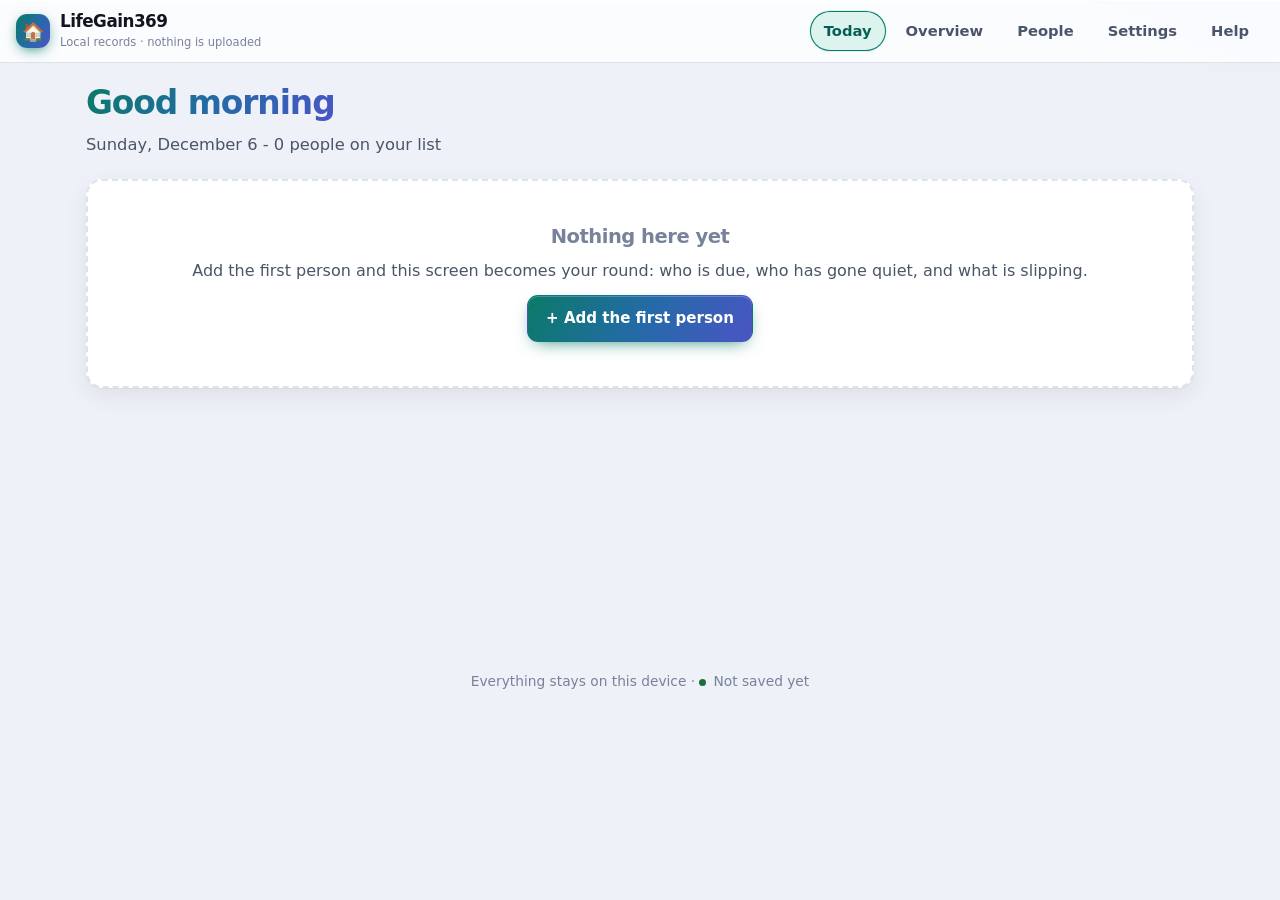
==== commit 54e0465e: "Rename the app to LifeGain369 Display name, manifest, Render service and export filenames. Storage k" ====
--- a/index.html
+++ b/index.html
@@ -5,10 +5,14 @@
 <meta name="viewport" content="width=device-width, initial-scale=1, viewport-fit=cover">
 <meta name="description" content="A private, offline record keeper for street outreach: where someone stays, what they are working toward, their story, and documents you can print or email.">
 <meta name="color-scheme" content="light dark">
-<title>Outreach Companion</title>
-<link rel="stylesheet" href="assets/styles.css?v=11">
-<link rel="stylesheet" href="assets/refine.css?v=11">
-<link rel="icon" href="data:image/svg+xml,<svg xmlns='http://www.w3.org/2000/svg' viewBox='0 0 100 100'><rect width='100' height='100' rx='22' fill='%231f6f5c'/><text y='72' x='50' text-anchor='middle' font-size='58'>🏠</text></svg>">
+<meta name="theme-color" content="#0a7a68">
+<link rel="manifest" href="manifest.webmanifest">
+<link rel="apple-touch-icon" href="assets/icon.svg">
+<title>LifeGain369</title>
+<link rel="stylesheet" href="assets/css/styles.css">
+<link rel="stylesheet" href="assets/css/refine.css">
+<link rel="stylesheet" href="assets/css/features.css">
+<link rel="icon" href="assets/icon.svg" type="image/svg+xml">
 </head>
 <body>
 
@@ -18,7 +22,7 @@
     <div class="brand">
       <div class="mark" aria-hidden="true">🏠</div>
       <div>
-        <span class="name">Outreach Companion</span>
+        <span class="name">LifeGain369</span>
         <span class="org" id="brand-org">Local records · nothing is uploaded</span>
       </div>
     </div>
@@ -32,6 +36,7 @@
       <button data-action="nav" data-view="settings">Settings</button>
       <button data-action="nav" data-view="help">Help</button>
     </nav>
+    <button class="btn sm ghost lock-btn" id="lock-now" data-action="lock-now" hidden title="Lock the app now">🔒 Lock</button>
   </header>
 
   <main class="main" id="view">
@@ -53,12 +58,33 @@
   </div>
 </noscript>
 
-<script src="assets/packet-style.js?v=11"></script>
-<script src="assets/storage.js?v=11"></script>
-<script src="assets/workflow.js?v=11"></script>
-<script src="assets/resources-nyc.js?v=11"></script>
-<script src="assets/sample-data.js?v=11"></script>
-<script src="assets/doc.js?v=11"></script>
-<script src="assets/app.js?v=11"></script>
+<!-- Plain scripts, not modules, so the app still opens straight from a file.
+     Order matters: core, then data, then the UI that uses them. -->
+<script src="assets/core/util.js"></script>
+<script src="assets/core/config.js"></script>
+<script src="assets/core/crypto.js"></script>
+<script src="assets/core/store.js"></script>
+<script src="assets/core/flow.js"></script>
+<script src="assets/core/doc.js"></script>
+<script src="assets/core/report.js"></script>
+<script src="assets/data/catalogs.js"></script>
+<script src="assets/data/resources-nyc.js"></script>
+<script src="assets/data/sample-data.js"></script>
+<script src="assets/ui/packet-style.js"></script>
+<script src="assets/ui/ui.js"></script>
+<script src="assets/app.js"></script>
+<script src="assets/views/lock.js"></script>
+<script src="assets/views/overview.js"></script>
+<script src="assets/views/today.js"></script>
+<script src="assets/views/people.js"></script>
+<script src="assets/views/person.js"></script>
+<script src="assets/views/plan.js"></script>
+<script src="assets/views/history.js"></script>
+<script src="assets/views/documentation.js"></script>
+<script src="assets/views/report.js"></script>
+<script src="assets/views/settings.js"></script>
+<script src="assets/views/help.js"></script>
+<script src="assets/actions.js"></script>
+<script src="assets/main.js"></script>
 </body>
 </html>
--- a/assets/css/styles.css
+++ b/assets/css/styles.css
@@ -0,0 +1,707 @@
+/* ==========================================================================
+   LifeGain369 — styles
+   Designed for field use: large touch targets, high contrast, readable type.
+   ========================================================================== */
+
+:root {
+  /* ---- Type ------------------------------------------------------------
+     Segoe UI Variable ships with Windows 11 in two optical sizes: Display
+     for headings, Text for body copy at small sizes. Using both is what
+     makes the interface read as designed rather than defaulted. Every stack
+     degrades cleanly on macOS, Android and Linux, and nothing is fetched
+     from the internet — the app still has to work with no signal.
+     -------------------------------------------------------------------- */
+  --font: "Segoe UI Variable Text", "Segoe UI", -apple-system, BlinkMacSystemFont,
+          "SF Pro Text", system-ui, Roboto, "Helvetica Neue", Arial, sans-serif;
+  --font-display: "Segoe UI Variable Display", "Segoe UI Semibold", -apple-system,
+          BlinkMacSystemFont, "SF Pro Display", system-ui, Roboto, "Helvetica Neue",
+          Arial, sans-serif;
+  --font-mono: "Cascadia Mono", "Cascadia Code", ui-monospace, "SF Mono",
+          Consolas, "Roboto Mono", monospace;
+
+  --fs-xs: .765rem;
+  --fs-sm: .875rem;
+  --fs-md: .945rem;
+  --fs-lg: 1.08rem;
+
+  /* ---- Light: built for a phone screen in daylight --------------------- */
+  --bg: #eef1f7;
+  --bg-tint-a: rgba(56, 189, 168, .16);
+  --bg-tint-b: rgba(108, 124, 255, .14);
+  --surface: #ffffff;
+  --surface-2: #eef1f6;
+  --surface-glass: rgba(255, 255, 255, .78);
+  --border: #dde2ec;
+  --border-strong: #b9c2d2;
+  --hairline: rgba(255, 255, 255, .9);
+
+  --text: #10151f;
+  --text-soft: #4a5568;
+  --text-faint: #78829a;
+
+  --accent: #0a7a68;
+  --accent-dark: #065f52;
+  --accent-soft: #dcf3ee;
+  --accent-2: #4a55c4;
+  --grad: linear-gradient(118deg, #0a7a68 0%, #256aa8 52%, #4a55c4 100%);
+  /* Text that sits on top of the accent or the gradient. */
+  --on-accent: #ffffff;
+  --grad-soft: linear-gradient(118deg, rgba(13,143,122,.13), rgba(79,95,216,.13));
+  --glow: 0 0 0 4px rgba(13, 143, 122, .16);
+
+  --warn: #9a5a06; --warn-soft: #fdf0dc;
+  --danger: #9d2a26; --danger-soft: #fce8e7;
+  --ok: #1e6b3c; --ok-soft: #dff2e6;
+  --info: #23548c; --info-soft: #e2edfb;
+
+  --radius: 16px;
+  --radius-sm: 11px;
+  --shadow: 0 1px 2px rgba(16, 21, 31, .05), 0 8px 24px rgba(16, 21, 31, .07);
+  --shadow-lg: 0 18px 50px rgba(16, 21, 31, .18);
+  --ease: cubic-bezier(.22, 1, .36, 1);
+  --dur: .22s;
+}
+
+/* ---- Dark: the default on most phones, and the one that should feel
+        like something you want to look at ---------------------------- */
+@media (prefers-color-scheme: dark) {
+  :root:not([data-theme="light"]) {
+    --bg: #080a10;
+    --bg-tint-a: rgba(45, 212, 191, .13);
+    --bg-tint-b: rgba(129, 140, 248, .12);
+    --surface: #12151d;
+    --surface-2: #1a1f2a;
+    --surface-glass: rgba(18, 21, 29, .72);
+    --border: #232936;
+    --border-strong: #384153;
+    --hairline: rgba(255, 255, 255, .06);
+
+    --text: #eef2f8;
+    --text-soft: #a9b4c6;
+    --text-faint: #7a8699;
+
+    --accent: #2dd4bf;
+    --accent-dark: #5eead4;
+    --accent-soft: #0c2d2a;
+    --accent-2: #818cf8;
+    --on-accent: #04231f;
+    --grad: linear-gradient(118deg, #2dd4bf 0%, #58b0f0 52%, #818cf8 100%);
+    --grad-soft: linear-gradient(118deg, rgba(45,212,191,.16), rgba(129,140,248,.16));
+    --glow: 0 0 0 4px rgba(45, 212, 191, .22);
+
+    --warn: #f0b968; --warn-soft: #2e2412;
+    --danger: #fb9490; --danger-soft: #2f1a19;
+    --ok: #6ee7a0; --ok-soft: #102a1c;
+    --info: #93c5fd; --info-soft: #142334;
+    --shadow: 0 1px 2px rgba(0,0,0,.5), 0 10px 30px rgba(0,0,0,.45);
+    --shadow-lg: 0 24px 60px rgba(0,0,0,.65);
+  }
+}
+
+:root[data-theme="dark"] {
+  --bg: #080a10;
+  --bg-tint-a: rgba(45, 212, 191, .13);
+  --bg-tint-b: rgba(129, 140, 248, .12);
+  --surface: #12151d;
+  --surface-2: #1a1f2a;
+  --surface-glass: rgba(18, 21, 29, .72);
+  --border: #232936;
+  --border-strong: #384153;
+  --hairline: rgba(255, 255, 255, .06);
+  --text: #eef2f8;
+  --text-soft: #a9b4c6;
+  --text-faint: #7a8699;
+  --accent: #2dd4bf;
+  --accent-dark: #5eead4;
+  --accent-soft: #0c2d2a;
+  --accent-2: #818cf8;
+  --on-accent: #04231f;
+  --grad: linear-gradient(118deg, #2dd4bf 0%, #58b0f0 52%, #818cf8 100%);
+  --grad-soft: linear-gradient(118deg, rgba(45,212,191,.16), rgba(129,140,248,.16));
+  --glow: 0 0 0 4px rgba(45, 212, 191, .22);
+  --warn: #f0b968; --warn-soft: #2e2412;
+  --danger: #fb9490; --danger-soft: #2f1a19;
+  --ok: #6ee7a0; --ok-soft: #102a1c;
+  --info: #93c5fd; --info-soft: #142334;
+  --shadow: 0 1px 2px rgba(0,0,0,.5), 0 10px 30px rgba(0,0,0,.45);
+  --shadow-lg: 0 24px 60px rgba(0,0,0,.65);
+}
+
+* { box-sizing: border-box; }
+html, body { margin: 0; padding: 0; }
+body {
+  font-family: var(--font);
+  background: var(--bg);
+  color: var(--text);
+  font-size: 16px;
+  line-height: 1.5;
+  -webkit-text-size-adjust: 100%;
+}
+h1, h2, h3, h4 { margin: 0 0 .5em; line-height: 1.25; font-weight: 650; letter-spacing: -.01em; }
+h1 { font-size: 1.6rem; }
+h2 { font-size: 1.25rem; }
+h3 { font-size: 1.05rem; }
+p  { margin: 0 0 .75em; }
+a  { color: var(--accent); }
+
+/* ---------- App shell ---------- */
+.app { min-height: 100vh; display: flex; flex-direction: column; }
+
+.topbar {
+  position: sticky; top: 0; z-index: 50;
+  display: flex; align-items: center; gap: 12px;
+  padding: 10px 16px;
+  background: var(--surface);
+  border-bottom: 1px solid var(--border);
+}
+.brand { display: flex; align-items: center; gap: 10px; font-weight: 700; letter-spacing: -.02em; }
+.brand .mark {
+  width: 34px; height: 34px; border-radius: 9px;
+  background: var(--accent); color: #fff;
+  display: grid; place-items: center; font-size: 18px; flex: none;
+}
+.brand .name { font-size: 1.05rem; line-height: 1.2; }
+.brand .org { display: block; font-size: .72rem; font-weight: 500; color: var(--text-faint); letter-spacing: 0; }
+.topbar .spacer { flex: 1; }
+
+.nav { display: flex; gap: 4px; flex-wrap: wrap; }
+.nav button {
+  border: 1px solid transparent; background: none; color: var(--text-soft);
+  padding: 9px 14px; border-radius: 999px; cursor: pointer;
+  font: inherit; font-size: .92rem; font-weight: 550;
+}
+.nav button:hover { background: var(--surface-2); color: var(--text); }
+.nav button.active { background: var(--accent-soft); color: var(--accent-dark); border-color: var(--accent); }
+
+.main { flex: 1; width: 100%; max-width: 1140px; margin: 0 auto; padding: 22px 16px 80px; }
+
+/* ---------- Buttons ---------- */
+.btn {
+  display: inline-flex; align-items: center; justify-content: center; gap: 8px;
+  padding: 11px 18px; min-height: 44px;
+  border-radius: var(--radius-sm); border: 1px solid var(--border-strong);
+  background: var(--surface); color: var(--text);
+  font: inherit; font-weight: 600; font-size: .94rem;
+  cursor: pointer; text-decoration: none;
+}
+.btn:hover { background: var(--surface-2); }
+.btn:active { transform: translateY(1px); }
+.btn.primary { background: var(--accent); border-color: var(--accent); color: #fff; }
+.btn.primary:hover { background: var(--accent-dark); border-color: var(--accent-dark); }
+.btn.danger { color: var(--danger); border-color: var(--danger); background: var(--danger-soft); }
+.btn.ghost { border-color: transparent; background: transparent; color: var(--text-soft); }
+.btn.ghost:hover { background: var(--surface-2); color: var(--text); }
+.btn.sm { padding: 6px 12px; min-height: 34px; font-size: .85rem; }
+.btn.block { width: 100%; }
+.btn:disabled { opacity: .45; cursor: not-allowed; }
+.btn-row { display: flex; gap: 10px; flex-wrap: wrap; align-items: center; }
+
+/* ---------- Cards & layout ---------- */
+.card {
+  background: var(--surface); border: 1px solid var(--border);
+  border-radius: var(--radius); box-shadow: var(--shadow);
+  padding: 20px; margin-bottom: 18px;
+}
+.card > h2:first-child, .card > h3:first-child { margin-top: 0; }
+.card-head { display: flex; align-items: center; gap: 12px; margin-bottom: 14px; flex-wrap: wrap; }
+.card-head h2, .card-head h3 { margin: 0; }
+.card-head .spacer { flex: 1; }
+.section-hint { color: var(--text-soft); font-size: .9rem; margin: -6px 0 14px; }
+
+.grid { display: grid; gap: 16px; }
+.grid.cols-2 { grid-template-columns: repeat(2, minmax(0,1fr)); }
+.grid.cols-3 { grid-template-columns: repeat(3, minmax(0,1fr)); }
+.grid.cols-4 { grid-template-columns: repeat(4, minmax(0,1fr)); }
+@media (max-width: 860px) { .grid.cols-3, .grid.cols-4 { grid-template-columns: repeat(2, minmax(0,1fr)); } }
+@media (max-width: 620px) { .grid.cols-2, .grid.cols-3, .grid.cols-4 { grid-template-columns: 1fr; } }
+
+/* ---------- Forms ---------- */
+.field { margin-bottom: 16px; }
+.field > label, .field-label {
+  display: block; font-weight: 600; font-size: .86rem;
+  color: var(--text-soft); margin-bottom: 6px; letter-spacing: .01em;
+}
+.field .hint { font-size: .8rem; color: var(--text-faint); margin-top: 5px; font-weight: 400; }
+input[type=text], input[type=date], input[type=tel], input[type=email], input[type=number],
+input[type=search], input[type=password], select, textarea {
+  width: 100%; padding: 11px 12px; min-height: 44px;
+  border: 1px solid var(--border-strong); border-radius: var(--radius-sm);
+  background: var(--surface); color: var(--text);
+  font: inherit; font-size: 1rem;
+}
+textarea { min-height: 110px; resize: vertical; line-height: 1.55; }
+textarea.tall { min-height: 280px; }
+input:focus, select:focus, textarea:focus, button:focus-visible, [tabindex]:focus-visible {
+  outline: 3px solid var(--accent); outline-offset: 1px;
+}
+.checkline { display: flex; align-items: flex-start; gap: 10px; padding: 8px 0; cursor: pointer; }
+.checkline input[type=checkbox] { width: 20px; height: 20px; margin: 2px 0 0; flex: none; accent-color: var(--accent); }
+.checkline span { font-size: .95rem; }
+
+/* Chips / multi-select tags */
+.chips { display: flex; flex-wrap: wrap; gap: 8px; }
+.chip {
+  display: inline-flex; align-items: center; gap: 6px;
+  padding: 7px 13px; border-radius: 999px; cursor: pointer;
+  border: 1px solid var(--border-strong); background: var(--surface);
+  font-size: .87rem; font-weight: 550; color: var(--text-soft); user-select: none;
+}
+.chip:hover { background: var(--surface-2); }
+.chip.on { background: var(--accent-soft); border-color: var(--accent); color: var(--accent-dark); }
+.chip input { display: none; }
+
+.badge {
+  display: inline-flex; align-items: center; gap: 5px;
+  padding: 3px 10px; border-radius: 999px;
+  font-size: .76rem; font-weight: 650; letter-spacing: .02em;
+  background: var(--surface-2); color: var(--text-soft); border: 1px solid var(--border);
+  white-space: nowrap;
+}
+.badge.ok { background: var(--ok-soft); color: var(--ok); border-color: transparent; }
+.badge.warn { background: var(--warn-soft); color: var(--warn); border-color: transparent; }
+.badge.danger { background: var(--danger-soft); color: var(--danger); border-color: transparent; }
+.badge.info { background: var(--info-soft); color: var(--info); border-color: transparent; }
+.badge.accent { background: var(--accent-soft); color: var(--accent-dark); border-color: transparent; }
+
+/* ---------- Photo ---------- */
+.photo-block { display: flex; gap: 18px; align-items: flex-start; flex-wrap: wrap; }
+.photo-frame {
+  width: 160px; height: 160px; flex: none; border-radius: var(--radius);
+  border: 2px dashed var(--border-strong); background: var(--surface-2);
+  display: grid; place-items: center; overflow: hidden; position: relative;
+}
+.photo-frame img { width: 100%; height: 100%; object-fit: cover; }
+.photo-frame .placeholder { text-align: center; color: var(--text-faint); font-size: .8rem; padding: 10px; }
+.photo-frame .placeholder .big { font-size: 2rem; display: block; margin-bottom: 4px; }
+.avatar {
+  width: 56px; height: 56px; border-radius: 50%; flex: none;
+  background: var(--accent-soft); color: var(--accent-dark);
+  display: grid; place-items: center; font-weight: 700; font-size: 1.1rem;
+  border: 1px solid var(--border); overflow: hidden;
+}
+.avatar.lg { width: 84px; height: 84px; font-size: 1.6rem; }
+.avatar img { width: 100%; height: 100%; object-fit: cover; }
+
+/* ---------- People list ---------- */
+.toolbar { display: flex; gap: 10px; flex-wrap: wrap; align-items: center; margin-bottom: 16px; }
+.toolbar .search { flex: 1 1 260px; min-width: 200px; }
+.toolbar select { width: auto; min-width: 150px; }
+
+.person-list { display: grid; gap: 12px; }
+.person-card {
+  display: flex; align-items: center; gap: 14px; padding: 14px 16px;
+  background: var(--surface); border: 1px solid var(--border);
+  border-radius: var(--radius); box-shadow: var(--shadow); cursor: pointer;
+  text-align: left; width: 100%; font: inherit; color: inherit;
+}
+.person-card:hover { border-color: var(--accent); }
+.person-card .who { flex: 1; min-width: 0; }
+.person-card .who .nm { font-weight: 650; font-size: 1.05rem; }
+.person-card .who .sub { color: var(--text-soft); font-size: .87rem; overflow: hidden; text-overflow: ellipsis; white-space: nowrap; }
+.person-card .meta { display: flex; flex-direction: column; align-items: flex-end; gap: 6px; flex: none; }
+
+/* ---------- Stats ---------- */
+.stat { background: var(--surface); border: 1px solid var(--border); border-radius: var(--radius); padding: 16px 18px; box-shadow: var(--shadow); }
+.stat .n { font-size: 2rem; font-weight: 700; letter-spacing: -.03em; line-height: 1.1; }
+.stat .k { color: var(--text-soft); font-size: .84rem; font-weight: 600; text-transform: uppercase; letter-spacing: .04em; }
+
+/* ---------- Tabs ---------- */
+.tabs { display: flex; gap: 4px; overflow-x: auto; border-bottom: 1px solid var(--border); margin-bottom: 20px; }
+.tabs button {
+  border: none; background: none; font: inherit; font-weight: 600; font-size: .93rem;
+  color: var(--text-soft); padding: 12px 15px; cursor: pointer; white-space: nowrap;
+  border-bottom: 3px solid transparent; margin-bottom: -1px;
+}
+.tabs button:hover { color: var(--text); }
+.tabs button.active { color: var(--accent-dark); border-bottom-color: var(--accent); }
+
+/* ---------- Person header ---------- */
+.person-head { display: flex; gap: 16px; align-items: flex-start; flex-wrap: wrap; margin-bottom: 18px; }
+.person-head .info { flex: 1; min-width: 220px; }
+.person-head h1 { margin-bottom: 4px; }
+.person-head .sub { color: var(--text-soft); font-size: .92rem; }
+.person-head .badges { display: flex; gap: 6px; flex-wrap: wrap; margin-top: 8px; }
+
+/* ---------- Repeating item rows (goals, log, docs) ---------- */
+.item {
+  border: 1px solid var(--border); border-radius: var(--radius);
+  background: var(--surface-2); padding: 14px 16px; margin-bottom: 12px;
+}
+.item-head { display: flex; gap: 10px; align-items: center; margin-bottom: 8px; flex-wrap: wrap; }
+.item-head .t { font-weight: 650; flex: 1; min-width: 120px; }
+.item .row { display: grid; gap: 12px; grid-template-columns: repeat(2, minmax(0,1fr)); }
+@media (max-width: 620px) { .item .row { grid-template-columns: 1fr; } }
+.item .field:last-child { margin-bottom: 0; }
+
+.empty {
+  text-align: center; padding: 44px 20px; color: var(--text-faint);
+  border: 2px dashed var(--border); border-radius: var(--radius); background: var(--surface);
+}
+.empty .big { font-size: 2.4rem; display: block; margin-bottom: 8px; opacity: .7; }
+
+/* ---------- Story ---------- */
+.story-quote {
+  border-left: 4px solid var(--accent); background: var(--accent-soft);
+  padding: 14px 18px; border-radius: 0 var(--radius-sm) var(--radius-sm) 0;
+  font-size: 1.1rem; font-style: italic; color: var(--text); margin-bottom: 16px;
+}
+.story-text { white-space: pre-wrap; line-height: 1.7; font-size: 1.02rem; }
+
+/* ---------- Modal / toast ---------- */
+.modal-backdrop {
+  position: fixed; inset: 0; background: rgba(20,16,12,.55); z-index: 100;
+  display: grid; place-items: center; padding: 20px;
+}
+.modal {
+  background: var(--surface); border-radius: var(--radius); box-shadow: var(--shadow-lg);
+  max-width: 560px; width: 100%; max-height: 88vh; overflow: auto; padding: 24px;
+  border: 1px solid var(--border);
+}
+.toast {
+  position: fixed; left: 50%; bottom: 26px; transform: translateX(-50%);
+  background: var(--text); color: var(--bg); padding: 12px 20px; border-radius: 999px;
+  box-shadow: var(--shadow-lg); z-index: 200; font-weight: 600; font-size: .92rem;
+  max-width: 90vw; text-align: center;
+}
+
+/* ---------- Documentation preview ---------- */
+.doc-layout { display: grid; grid-template-columns: 300px minmax(0,1fr); gap: 20px; align-items: start; }
+@media (max-width: 900px) { .doc-layout { grid-template-columns: 1fr; } }
+.doc-preview-wrap {
+  background: var(--surface); border: 1px solid var(--border); border-radius: var(--radius);
+  box-shadow: var(--shadow); padding: 8px; max-height: 78vh; overflow: auto;
+}
+.sticky { position: sticky; top: 76px; }
+
+/* ---------- Print ---------- */
+@media print {
+  body { background: #fff; }
+  .topbar, .nav, .no-print, .doc-side, .tabs { display: none !important; }
+  .main { max-width: none; padding: 0; }
+  .card { border: none; box-shadow: none; padding: 0; margin: 0; }
+  .doc-layout { display: block; }
+  .doc-preview-wrap { max-height: none; overflow: visible; border: none; box-shadow: none; padding: 0; }
+  @page { margin: 14mm; }
+}
+
+/* ---------- Utility ---------- */
+.muted { color: var(--text-soft); }
+.faint { color: var(--text-faint); }
+.small { font-size: .86rem; }
+.right { text-align: right; }
+.center { text-align: center; }
+.mt0 { margin-top: 0; } .mb0 { margin-bottom: 0; }
+.mt16 { margin-top: 16px; } .mb16 { margin-bottom: 16px; }
+.nowrap { white-space: nowrap; }
+.divider { height: 1px; background: var(--border); margin: 20px 0; border: 0; }
+.notice {
+  border-left: 4px solid var(--info); background: var(--info-soft); color: var(--text);
+  padding: 12px 16px; border-radius: 0 var(--radius-sm) var(--radius-sm) 0; font-size: .9rem; margin-bottom: 16px;
+}
+.notice.warn { border-color: var(--warn); background: var(--warn-soft); }
+
+/* ==========================================================================
+   Plan & Today — the workflow surfaces.
+   Colour carries meaning here, so every state is also carried by a word or a
+   shape: the levels read the same to someone who cannot separate red from
+   amber, or who is looking at a phone in direct sun.
+   ========================================================================== */
+
+.notice.ok { border-color: var(--ok); background: var(--ok-soft); }
+.avatar.sm { width: 40px; height: 40px; font-size: .85rem; flex: none; }
+.mt8 { margin-top: 8px; }
+.lede { color: var(--text-soft); font-size: 1.02rem; margin: -8px 0 22px; }
+
+.pill {
+  display: inline-flex; align-items: center; justify-content: center;
+  min-width: 26px; height: 24px; padding: 0 8px; border-radius: 999px;
+  background: var(--surface-2); color: var(--text-soft);
+  font-size: .8rem; font-weight: 700; border: 1px solid var(--border);
+}
+.pill.warn { background: var(--warn-soft); color: var(--warn); border-color: transparent; }
+.badge.stage { background: var(--info-soft); color: var(--info); border-color: transparent; }
+
+/* ---------- stage track ---------- */
+.stage-track {
+  display: flex; gap: 0; margin: 4px 0 16px;
+  overflow-x: auto; padding-bottom: 6px; -webkit-overflow-scrolling: touch;
+}
+.stage {
+  flex: 1 0 auto; min-width: 104px; position: relative;
+  padding: 0 6px; text-align: center;
+}
+/* the connecting rail */
+.stage::before {
+  content: ""; position: absolute; top: 7px; left: 0; right: 50%; height: 2px;
+  background: var(--border);
+}
+.stage::after {
+  content: ""; position: absolute; top: 7px; left: 50%; right: 0; height: 2px;
+  background: var(--border);
+}
+.stage:first-child::before, .stage:last-child::after { display: none; }
+.stage.done::before, .stage.done::after, .stage.now::before { background: var(--accent); }
+.stage .dot {
+  position: relative; z-index: 1; display: block; width: 16px; height: 16px;
+  margin: 0 auto 8px; border-radius: 50%;
+  background: var(--surface); border: 2px solid var(--border-strong);
+}
+.stage.done .dot { background: var(--accent); border-color: var(--accent); }
+.stage.now .dot {
+  background: var(--surface); border-color: var(--accent); border-width: 5px;
+  box-shadow: 0 0 0 4px var(--accent-soft);
+}
+.stage .lbl { font-size: .76rem; color: var(--text-faint); line-height: 1.3; display: block; }
+.stage.done .lbl { color: var(--text-soft); }
+.stage.now .lbl { color: var(--accent-dark); font-weight: 700; }
+.stage-desc { color: var(--text); font-size: .95rem; margin: 0 0 4px; }
+
+/* ---------- suggestions ---------- */
+.sug-group { margin-bottom: 20px; }
+.sug-group:last-child { margin-bottom: 0; }
+.sug-head {
+  display: flex; align-items: center; gap: 8px; font-size: .82rem;
+  text-transform: uppercase; letter-spacing: .06em; margin: 0 0 2px;
+}
+.sug-head .count {
+  font-size: .75rem; background: var(--surface-2); color: var(--text-soft);
+  border-radius: 999px; padding: 1px 8px; letter-spacing: 0;
+}
+.sug-head.urgent { color: var(--danger); }
+.sug-head.soon   { color: var(--warn); }
+.sug-head.ready  { color: var(--text-faint); }
+
+.sug {
+  display: flex; gap: 12px; align-items: flex-start;
+  padding: 12px 14px; margin-bottom: 8px;
+  border: 1px solid var(--border); border-left-width: 4px;
+  border-radius: var(--radius-sm); background: var(--surface);
+}
+.sug.urgent { border-left-color: var(--danger); background: var(--danger-soft); }
+.sug.soon   { border-left-color: var(--warn); background: var(--warn-soft); }
+.sug.ready  { border-left-color: var(--border-strong); }
+.sug-body { flex: 1; min-width: 0; }
+.sug-who {
+  font-size: .74rem; text-transform: uppercase; letter-spacing: .06em;
+  color: var(--text-faint); font-weight: 700; margin-bottom: 2px;
+}
+.sug-title { font-weight: 650; font-size: .95rem; line-height: 1.35; }
+.sug-why { margin: 4px 0 0; font-size: .86rem; color: var(--text-soft); line-height: 1.45; }
+.sug .btn { flex: none; }
+
+/* ---------- milestones ---------- */
+.milestones { display: grid; gap: 12px; grid-template-columns: repeat(3, minmax(0,1fr)); }
+.milestone {
+  border: 1px solid var(--border); border-radius: var(--radius-sm);
+  padding: 14px; background: var(--surface-2);
+}
+.milestone.set { background: var(--ok-soft); border-color: transparent; }
+.milestone .ms-top { display: flex; align-items: center; justify-content: space-between; gap: 8px; margin-bottom: 6px; }
+.milestone p { margin: 0 0 10px; line-height: 1.4; }
+
+/* ---------- meters ---------- */
+.meter { margin-bottom: 18px; }
+.meter:last-child { margin-bottom: 0; }
+.meter-top { display: flex; justify-content: space-between; font-size: .9rem; font-weight: 650; margin-bottom: 6px; }
+.meter .bar { height: 8px; border-radius: 999px; background: var(--surface-2); overflow: hidden; }
+.meter .bar i { display: block; height: 100%; background: var(--accent); border-radius: 999px; transition: width .3s ease; }
+
+/* ---------- intake readiness ---------- */
+.hmis-grid { display: grid; gap: 6px; grid-template-columns: repeat(2, minmax(0,1fr)); }
+.hmis-row {
+  display: grid; grid-template-columns: 20px 1fr auto; align-items: center; gap: 8px;
+  padding: 8px 10px; border-radius: var(--radius-sm); background: var(--surface-2);
+  font-size: .88rem;
+}
+.hmis-row.have { background: var(--ok-soft); }
+.hmis-row .tick { color: var(--text-faint); font-weight: 700; text-align: center; }
+.hmis-row.have .tick { color: var(--ok); }
+.hmis-row .hmis-id { font-size: .72rem; color: var(--text-faint); font-variant-numeric: tabular-nums; }
+.hmis-row .hmis-note { grid-column: 2 / -1; }
+
+/* ---------- today rows ---------- */
+.today-row {
+  display: flex; align-items: center; gap: 12px;
+  padding: 12px 0; border-bottom: 1px solid var(--border);
+}
+.today-row:last-child { border-bottom: 0; padding-bottom: 0; }
+.today-row .tr-body { flex: 1; min-width: 0; }
+.today-row .tr-name {
+  background: none; border: 0; padding: 0; font: inherit; font-weight: 650;
+  color: var(--text); cursor: pointer; text-align: left; font-size: .98rem;
+}
+.today-row .tr-name:hover { color: var(--accent-dark); text-decoration: underline; }
+.today-row .tr-actions { flex: none; }
+
+@media (max-width: 720px) {
+  .milestones { grid-template-columns: 1fr; }
+  .hmis-grid { grid-template-columns: 1fr; }
+  .sug { flex-direction: column; }
+  .sug .btn { align-self: flex-start; }
+  .today-row { flex-wrap: wrap; }
+  .today-row .tr-actions { width: 100%; }
+  .today-row .tr-actions .btn { width: 100%; }
+  /* Full-size tap targets in the field: cold hands, gloves, one thumb. */
+  .sug .btn, .today-row .btn, .milestone .btn { min-height: 44px; padding: 10px 16px; font-size: .9rem; }
+}
+
+/* ==========================================================================
+   Help — local resources and the paperwork guide.
+   These pages get printed and handed to people, so the print rules matter
+   as much as the screen ones.
+   ========================================================================== */
+
+.help-nav { display: flex; gap: 6px; flex-wrap: wrap; margin-bottom: 20px; }
+.help-nav button {
+  border: 1px solid var(--border); background: var(--surface); color: var(--text-soft);
+  border-radius: 999px; padding: 9px 16px; font: inherit; font-size: .9rem;
+  font-weight: 600; cursor: pointer; min-height: 40px;
+}
+.help-nav button:hover { background: var(--surface-2); color: var(--text); }
+.help-nav button.active { background: var(--accent); border-color: var(--accent); color: #fff; }
+
+#res-search {
+  flex: 1; min-width: 200px; min-height: 44px; padding: 10px 14px;
+  border: 1px solid var(--border-strong); border-radius: var(--radius-sm);
+  background: var(--surface); color: var(--text); font: inherit; font-size: 1rem;
+}
+#res-search:focus { outline: 2px solid var(--accent); outline-offset: 1px; }
+
+.res-item { padding: 14px 0; border-bottom: 1px solid var(--border); }
+.res-item:last-of-type { border-bottom: 0; padding-bottom: 0; }
+.res-name { font-weight: 700; font-size: 1rem; margin-bottom: 6px; }
+.res-lines { display: grid; gap: 4px; margin-bottom: 6px; }
+.res-line { display: flex; gap: 10px; align-items: baseline; flex-wrap: wrap; font-size: .92rem; }
+.res-line .res-k {
+  flex: none; width: 46px; font-size: .72rem; text-transform: uppercase;
+  letter-spacing: .06em; color: var(--text-faint); font-weight: 700;
+}
+/* A phone number is the most important thing on the page: make it big and
+   obviously tappable, because it is read aloud or dialled in the dark. */
+.res-tel {
+  font-size: 1.12rem; font-weight: 700; color: var(--accent-dark);
+  text-decoration: none; letter-spacing: .01em;
+}
+.res-tel:hover { text-decoration: underline; }
+.res-note { color: var(--text-faint); font-size: .84rem; }
+.res-what { margin: 0; font-size: .88rem; color: var(--text-soft); line-height: 1.5; }
+.res-line a { color: var(--info); }
+
+.doc-need.good { border-left: 4px solid var(--ok); }
+.doc-lede { font-weight: 650; margin: -4px 0 12px; color: var(--text); }
+.doc-list { margin: 0 0 14px; padding-left: 20px; }
+.doc-list li { margin-bottom: 7px; line-height: 1.5; font-size: .93rem; }
+.doc-list li:last-child { margin-bottom: 0; }
+
+@media (max-width: 720px) {
+  .res-line .res-k { width: 100%; }
+  .help-nav button { flex: 1; }
+  /* Dialling is the most important thing anyone does on this page, and it
+     happens one-handed, outdoors, often in a hurry. Give it a real target. */
+  .res-tel {
+    display: inline-flex; align-items: center; min-height: 44px;
+    padding: 4px 12px 4px 0; font-size: 1.2rem;
+  }
+}
+
+@media print {
+  /* Hand-out mode: drop the app furniture, keep every number. */
+  .help-nav, #res-search, .pack-head .btn-row, .no-print { display: none !important; }
+  .res-group, .doc-need, .pack-head {
+    box-shadow: none; border: 0; border-bottom: 1px solid #999;
+    border-radius: 0; padding: 0 0 10px; margin-bottom: 14px;
+    break-inside: avoid; page-break-inside: avoid;
+  }
+  .res-item { break-inside: avoid; page-break-inside: avoid; padding: 8px 0; }
+  .res-tel { color: #000; font-size: 12pt; }
+  .res-tel::after { content: ""; }
+  .res-line a[href^="http"]::after { content: " (" attr(href) ")"; font-size: 8pt; color: #444; }
+  .res-what, .doc-list li { font-size: 9.5pt; }
+  .notice { border: 1px solid #999; background: none; }
+}
+
+/* ==========================================================================
+   Dashboard charts, timeline, and the sample-data banner.
+   Every chart states its number in text beside the bar, so nothing here
+   depends on colour or on the bar being read accurately by eye.
+   ========================================================================== */
+
+.page-head {
+  display: flex; align-items: center; gap: 16px; flex-wrap: wrap; margin-bottom: 18px;
+}
+.page-head h1 { margin: 0; flex: 1; }
+.center-row { justify-content: center; }
+.empty-mark { font-size: 2.6rem; line-height: 1; margin-bottom: 10px; }
+
+.sample-banner { display: flex; align-items: center; gap: 12px; flex-wrap: wrap; }
+.sample-banner .btn { margin-left: auto; }
+
+/* ---------- bar rows ---------- */
+.chart-row {
+  display: grid; grid-template-columns: minmax(96px, 1.3fr) 3fr auto;
+  align-items: center; gap: 10px; padding: 5px 0;
+  font-size: .88rem;
+}
+.chart-label { color: var(--text-soft); line-height: 1.3; }
+.chart-track {
+  height: 10px; background: var(--surface-2); border-radius: 999px; overflow: hidden;
+}
+.chart-track i {
+  display: block; height: 100%; background: var(--accent); border-radius: 999px;
+  transition: width .35s ease; min-width: 0;
+}
+.chart-n { font-weight: 700; font-variant-numeric: tabular-nums; min-width: 24px; text-align: right; }
+.chart-note { grid-column: 2 / -1; font-size: .76rem; color: var(--text-faint); margin-top: -2px; }
+
+/* ---------- sparkline ---------- */
+.spark svg { width: 100%; height: 64px; display: block; overflow: visible; }
+.spark-line { fill: none; stroke: var(--accent); stroke-width: 1.6; vector-effect: non-scaling-stroke;
+  stroke-linejoin: round; stroke-linecap: round; }
+.spark-fill { fill: var(--accent-soft); stroke: none; }
+.spark-foot {
+  display: flex; justify-content: space-between; gap: 8px;
+  font-size: .74rem; color: var(--text-faint); margin-top: 6px;
+}
+.spark-foot span:nth-child(2) { font-weight: 700; color: var(--text-soft); }
+
+/* ---------- timeline ---------- */
+.timeline { list-style: none; margin: 0; padding: 0; position: relative; }
+.tl { position: relative; padding: 0 0 18px 34px; }
+/* the spine */
+.tl::before {
+  content: ""; position: absolute; left: 10px; top: 20px; bottom: -2px;
+  width: 2px; background: var(--border);
+}
+.tl:last-child { padding-bottom: 0; }
+.tl:last-child::before { display: none; }
+.tl-dot {
+  position: absolute; left: 0; top: 1px; width: 22px; height: 22px; border-radius: 50%;
+  display: flex; align-items: center; justify-content: center;
+  background: var(--surface-2); border: 1px solid var(--border-strong);
+  font-size: .68rem; color: var(--text-soft);
+}
+.tl.milestone .tl-dot { background: var(--accent-soft); border-color: var(--accent); color: var(--accent-dark); }
+.tl.goal .tl-dot { background: var(--ok-soft); border-color: var(--ok); color: var(--ok); }
+.tl.referral .tl-dot { background: var(--info-soft); border-color: var(--info); color: var(--info); }
+.tl.story .tl-dot { background: var(--warn-soft); border-color: var(--warn); color: var(--warn); }
+.tl.ahead .tl-dot { border-style: dashed; }
+.tl.ahead .tl-body { opacity: .75; }
+.tl-top { display: flex; align-items: baseline; gap: 8px; flex-wrap: wrap; }
+.tl-date { font-weight: 700; font-size: .84rem; }
+.tl-ago { font-size: .74rem; color: var(--text-faint); }
+.tl-title { font-size: .94rem; font-weight: 600; margin-top: 1px; }
+.tl-detail { margin: 3px 0 0; font-size: .86rem; color: var(--text-soft); line-height: 1.45; }
+
+@media (max-width: 720px) {
+  .chart-row { grid-template-columns: 1fr auto; }
+  .chart-track { grid-column: 1 / -1; order: 3; }
+  .chart-note { order: 4; }
+  .sample-banner .btn { margin-left: 0; width: 100%; min-height: 44px; }
+  .page-head .btn { width: 100%; }
+}
+
+@media print {
+  .chart-track i { background: #555 !important; }
+  .tl::before, .tl-dot { border-color: #999; }
+  .timeline, .tl { break-inside: avoid; page-break-inside: avoid; }
+}
--- a/assets/css/refine.css
+++ b/assets/css/refine.css
@@ -0,0 +1,344 @@
+/* ==========================================================================
+   refine.css — the finish layer.
+
+   Loaded after styles.css so it can lift the base components without
+   rewriting them. Three rules held throughout:
+
+   1. Nothing decorative may cost legibility. This is read one-handed, in
+      daylight, on a cheap phone, by someone who is cold. Contrast, tap
+      targets and focus visibility survive every effect here.
+
+   2. Motion is a courtesy, not a personality. Everything is short, and all
+      of it is switched off under prefers-reduced-motion.
+
+   3. Expensive effects are rationed. backdrop-filter runs on the header
+      only — one element, not thirty cards — so scrolling stays smooth on
+      old hardware.
+   ========================================================================== */
+
+/* ---------- ambient depth -------------------------------------------------
+   A fixed, very soft two-colour wash behind everything. It gives the page
+   somewhere to sit without putting texture behind text.
+   ------------------------------------------------------------------------ */
+body::before {
+  content: "";
+  position: fixed;
+  inset: -20vh -10vw;
+  z-index: -1;
+  pointer-events: none;
+  background:
+    radial-gradient(46vw 42vh at 12% -6%, var(--bg-tint-a), transparent 62%),
+    radial-gradient(42vw 40vh at 92% 4%, var(--bg-tint-b), transparent 60%);
+}
+
+body {
+  font-feature-settings: "kern" 1, "liga" 1, "calt" 1;
+  text-rendering: optimizeLegibility;
+  -webkit-font-smoothing: antialiased;
+  -moz-osx-font-smoothing: grayscale;
+}
+
+::selection { background: var(--accent); color: #fff; }
+
+/* ---------- type ---------------------------------------------------------- */
+h1, h2, h3, h4 {
+  font-family: var(--font-display);
+  letter-spacing: -.022em;
+  font-weight: 640;
+}
+h1 {
+  font-size: clamp(1.65rem, 1.35rem + 1.1vw, 2.05rem);
+  letter-spacing: -.032em;
+  line-height: 1.14;
+  text-wrap: balance;
+}
+h2 { font-size: 1.22rem; letter-spacing: -.025em; }
+
+/* The one flourish: the page title carries the accent gradient. Falls back
+   to a solid colour anywhere background-clip:text is unsupported. */
+.page-head h1,
+#view > h1 {
+  background: var(--grad);
+  -webkit-background-clip: text;
+  background-clip: text;
+  color: transparent;
+  -webkit-text-fill-color: transparent;
+  width: fit-content;
+  max-width: 100%;
+  padding-bottom: .06em;
+}
+@supports not (background-clip: text) {
+  .page-head h1, #view > h1 { color: var(--text); -webkit-text-fill-color: currentColor; }
+}
+
+.lede { text-wrap: pretty; }
+.section-hint { text-wrap: pretty; }
+
+/* Numbers read as data, not prose. */
+.stat .n, .chart-n, .tl-date, .res-tel, .meter-top span:last-child, .pill {
+  font-variant-numeric: tabular-nums;
+}
+.stat .n { font-family: var(--font-mono); letter-spacing: -.03em; }
+
+/* ---------- app shell ----------------------------------------------------- */
+.topbar {
+  background: var(--surface-glass);
+  border-bottom: 1px solid var(--border);
+  box-shadow: 0 1px 0 var(--hairline) inset;
+}
+@supports (backdrop-filter: blur(4px)) or (-webkit-backdrop-filter: blur(4px)) {
+  .topbar {
+    -webkit-backdrop-filter: blur(18px) saturate(160%);
+    backdrop-filter: blur(18px) saturate(160%);
+  }
+}
+
+.brand .mark {
+  background: var(--grad);
+  box-shadow: 0 4px 14px -4px var(--accent);
+  border-radius: 11px;
+}
+.brand .name { font-family: var(--font-display); letter-spacing: -.03em; }
+
+.nav button { transition: background var(--dur) var(--ease), color var(--dur) var(--ease); }
+.nav button.active {
+  background: var(--accent-soft);
+  border-color: transparent;
+  box-shadow: inset 0 0 0 1px var(--accent);
+}
+
+/* ---------- cards --------------------------------------------------------- */
+.card {
+  border-radius: var(--radius);
+  box-shadow: var(--shadow), 0 1px 0 var(--hairline) inset;
+  transition: box-shadow var(--dur) var(--ease), transform var(--dur) var(--ease);
+}
+
+/* ---------- buttons ------------------------------------------------------- */
+.btn {
+  transition: transform .12s var(--ease), box-shadow var(--dur) var(--ease),
+              background var(--dur) var(--ease), border-color var(--dur) var(--ease);
+}
+.btn:hover { transform: translateY(-1px); }
+.btn:active { transform: translateY(0); }
+.btn.primary {
+  background: var(--grad);
+  border-color: transparent;
+  box-shadow: 0 6px 18px -8px var(--accent), 0 1px 0 rgba(255,255,255,.22) inset;
+}
+.btn.primary:hover {
+  box-shadow: 0 10px 26px -8px var(--accent), 0 1px 0 rgba(255,255,255,.28) inset;
+  filter: saturate(112%);
+}
+.btn:focus-visible,
+.nav button:focus-visible,
+.tabs button:focus-visible,
+.help-nav button:focus-visible {
+  outline: 2px solid var(--accent);
+  outline-offset: 2px;
+}
+
+/* ==========================================================================
+   The part people actually spend their time in: filling this in.
+
+   Someone is sitting opposite a worker giving painful information, and the
+   worker is typing it. The form should feel calm and responsive rather than
+   like a database being filled in about them.
+   ========================================================================== */
+
+input[type="text"], input[type="date"], input[type="number"], input[type="tel"],
+input[type="email"], input[type="search"], textarea, select {
+  font-family: var(--font);
+  font-size: 1rem;
+  border-radius: var(--radius-sm);
+  border: 1px solid var(--border-strong);
+  background: var(--surface);
+  color: var(--text);
+  caret-color: var(--accent);
+  transition: border-color var(--dur) var(--ease), box-shadow var(--dur) var(--ease),
+              background var(--dur) var(--ease);
+}
+textarea { line-height: 1.6; }
+
+input::placeholder, textarea::placeholder {
+  color: var(--text-faint);
+  opacity: 1;
+}
+
+/* Hovering tells you it is editable before you commit to tapping it. */
+input:hover:not(:focus), textarea:hover:not(:focus), select:hover:not(:focus) {
+  border-color: var(--accent);
+}
+
+/* Focus: a clear ring plus a soft glow. Two signals, so it still reads for
+   anyone who cannot pick the accent colour out. */
+input:focus, textarea:focus, select:focus {
+  outline: none;
+  border-color: var(--accent);
+  box-shadow: var(--glow);
+  background: var(--surface);
+}
+
+/* The label lights up with its field, so the eye never loses which box is
+   live halfway down a long form. */
+.field:focus-within > label,
+.field:focus-within > .field-label {
+  color: var(--accent-dark);
+}
+.field > label, .field-label {
+  transition: color var(--dur) var(--ease);
+}
+
+/* Checkboxes and the chip pickers get the same treatment. */
+.checkline { border-radius: var(--radius-sm); transition: background var(--dur) var(--ease); }
+.checkline:hover { background: var(--surface-2); }
+.checkline input[type=checkbox] { accent-color: var(--accent); }
+
+.chip, .chipgroup button, [data-action="chip"] {
+  transition: background var(--dur) var(--ease), border-color var(--dur) var(--ease),
+              transform .12s var(--ease), box-shadow var(--dur) var(--ease);
+}
+[data-action="chip"]:hover { transform: translateY(-1px); }
+[data-action="chip"][aria-pressed="true"] {
+  box-shadow: 0 4px 12px -6px var(--accent);
+}
+
+/* The autosave dot: a quiet, living confirmation that the work is kept.
+   This is the only thing on screen that moves on its own. */
+#save-dot { transition: color var(--dur) var(--ease); }
+#save-dot::before {
+  content: "";
+  display: inline-block;
+  width: 7px; height: 7px;
+  margin-right: 7px;
+  border-radius: 50%;
+  background: var(--ok);
+  box-shadow: 0 0 0 0 var(--ok);
+  vertical-align: baseline;
+  animation: savePulse 2.6s var(--ease) infinite;
+}
+@keyframes savePulse {
+  0%   { box-shadow: 0 0 0 0 rgba(110, 231, 160, .45); }
+  60%  { box-shadow: 0 0 0 7px rgba(110, 231, 160, 0); }
+  100% { box-shadow: 0 0 0 0 rgba(110, 231, 160, 0); }
+}
+
+/* ---------- content components ------------------------------------------- */
+.stage.now .dot { box-shadow: 0 0 0 4px var(--accent-soft), 0 0 16px -2px var(--accent); }
+.chart-track i, .meter .bar i { background: var(--grad); }
+.spark-line { stroke: var(--accent); filter: drop-shadow(0 2px 6px var(--accent-soft)); }
+
+.sug { transition: transform var(--dur) var(--ease), box-shadow var(--dur) var(--ease); }
+.sug:hover { transform: translateX(2px); box-shadow: var(--shadow); }
+
+.today-row { transition: background var(--dur) var(--ease); border-radius: var(--radius-sm); }
+.today-row:hover { background: var(--surface-2); }
+
+.avatar { box-shadow: 0 0 0 1px var(--border), var(--shadow); }
+.badge, .pill { letter-spacing: .01em; }
+
+.timeline .tl-dot { transition: transform var(--dur) var(--ease); }
+.timeline .tl:hover .tl-dot { transform: scale(1.12); }
+
+.res-tel { font-family: var(--font-mono); font-weight: 600; letter-spacing: -.02em; }
+
+/* New content fades in rather than snapping, which makes navigation feel
+   settled instead of abrupt. */
+#view > * { animation: rise .32s var(--ease) both; }
+@keyframes rise {
+  from { opacity: 0; transform: translateY(6px); }
+  to   { opacity: 1; transform: none; }
+}
+
+/* ---------- respect the setting ------------------------------------------
+   Anyone who has asked their device for less motion gets none of it. This
+   also covers people for whom movement triggers nausea or migraine.
+   ------------------------------------------------------------------------ */
+@media (prefers-reduced-motion: reduce) {
+  *, *::before, *::after {
+    animation-duration: .001ms !important;
+    animation-iteration-count: 1 !important;
+    transition-duration: .001ms !important;
+    scroll-behavior: auto !important;
+  }
+  #view > * { animation: none; opacity: 1; transform: none; }
+  .btn:hover, .sug:hover, .timeline .tl:hover .tl-dot { transform: none; }
+}
+
+/* Anyone who has asked for more contrast gets flat, high-contrast surfaces. */
+@media (prefers-contrast: more) {
+  body::before { display: none; }
+  .card, .topbar { background: var(--surface); border: 1px solid var(--text-soft); }
+  .page-head h1, #view > h1 { color: var(--text); -webkit-text-fill-color: currentColor; }
+  input:focus, textarea:focus, select:focus { box-shadow: 0 0 0 3px var(--text); }
+}
+
+/* ---------- paper --------------------------------------------------------
+   None of the above belongs on a printed record or a street sheet.
+   ------------------------------------------------------------------------ */
+@media print {
+  body::before { display: none !important; }
+  #view > * { animation: none !important; }
+  #save-dot::before { display: none !important; }
+  .page-head h1, #view > h1 {
+    background: none !important;
+    color: #000 !important;
+    -webkit-text-fill-color: #000 !important;
+  }
+  .card { box-shadow: none !important; }
+  .chart-track i, .meter .bar i { background: #555 !important; }
+}
+
+/* ---------- text on top of the accent -------------------------------------
+   The dark theme's accent is deliberately bright, so white text on it fails
+   badly (measured at 1.86:1 before this). Anything sitting on the accent or
+   the gradient uses --on-accent instead, which flips to near-black in dark
+   and stays white in light.
+   ------------------------------------------------------------------------ */
+.btn.primary,
+.btn.primary:hover,
+.help-nav button.active {
+  color: var(--on-accent);
+}
+.brand .mark { color: var(--on-accent); }
+::selection { background: var(--accent); color: var(--on-accent); }
+
+/* Links need to clear 4.5:1 as body-size text, which the plain accent does
+   not manage on a white card in the light theme. */
+a { color: var(--accent-dark); }
+a:hover { color: var(--accent); }
+.res-line a { color: var(--info); }
+
+/* ---------- overflow containment ------------------------------------------
+   Grid and flex items default to min-width:auto, which means a long name or
+   a long location string can push the whole page sideways instead of
+   wrapping. Measured at 375px: the People list was forcing the document to
+   810px and the Documentation tab to 459px. Both are pre-existing; both
+   matter most on the cheap phone this is used from.
+   ------------------------------------------------------------------------ */
+.grid > *,
+.person-list > *,
+.doc-layout > *,
+.milestones > *,
+.hmis-grid > * { min-width: 0; }
+
+.person-card,
+.doc-side,
+.doc-side .sticky { min-width: 0; max-width: 100%; }
+
+/* Long unbroken strings — an email, a URL, a run-on location — wrap rather
+   than stretch their container. */
+.person-card .who,
+.person-card .nm,
+.person-card .sub,
+.tr-body,
+.sug-body,
+.res-item,
+.tl-body { min-width: 0; overflow-wrap: anywhere; }
+
+/* Last line of defence: nothing may make the document itself scroll
+   sideways. Anything genuinely wide gets its own scroller instead. */
+html, body { max-width: 100%; overflow-x: clip; }
+@supports not (overflow-x: clip) {
+  html, body { overflow-x: hidden; }
+}
--- a/assets/css/features.css
+++ b/assets/css/features.css
@@ -0,0 +1,70 @@
+/* ==========================================================================
+   features.css — the lock screen, funder report, plans page and the small
+   pieces added with them. Uses only the tokens defined in styles.css, so it
+   follows the light and dark themes automatically.
+   ========================================================================== */
+
+.sr-only {
+  position: absolute; width: 1px; height: 1px; padding: 0; margin: -1px;
+  overflow: hidden; clip: rect(0 0 0 0); white-space: nowrap; border: 0;
+}
+
+.page-head .btn-row { display: flex; gap: 8px; flex-wrap: wrap; }
+
+.toolbar-check { margin: 0; white-space: nowrap; }
+
+/* ---------- header lock button ---------- */
+.lock-btn { margin-left: 6px; }
+body.is-locked .nav,
+body.is-locked .lock-btn { display: none; }
+
+/* ---------- save status ---------- */
+#save-dot.save-failed { color: var(--danger); font-weight: 600; }
+
+/* ---------- lock screen ---------- */
+.lock-wrap { display: flex; justify-content: center; padding: 6vh 0 4vh; }
+.lock-card { width: 100%; max-width: 420px; text-align: center; }
+.lock-card h1 { margin: 0 0 6px; }
+.lock-card input[type="password"] { text-align: center; font-size: 1.1rem; letter-spacing: .08em; }
+.lock-error { color: var(--danger); margin: 10px 0 0; }
+
+/* ---------- settings ---------- */
+.logo-preview {
+  max-height: 44px; max-width: 160px; object-fit: contain;
+  background: #fff; border: 1px solid var(--border); border-radius: 8px; padding: 4px;
+}
+
+/* ---------- funder report ---------- */
+.report-table { width: 100%; border-collapse: collapse; font-size: var(--fs-md); }
+.report-table th, .report-table td {
+  padding: 9px 4px; border-bottom: 1px solid var(--border); text-align: left;
+}
+.report-table th { font-weight: 500; color: var(--text-soft); }
+.report-table td {
+  text-align: right; font-family: var(--font-mono); font-variant-numeric: tabular-nums;
+  font-weight: 600; width: 6em;
+}
+.report-table tr:last-child th, .report-table tr:last-child td { border-bottom: 0; }
+
+/* ---------- plans ---------- */
+.plans {
+  display: grid; gap: 16px; margin-bottom: 16px;
+  grid-template-columns: repeat(auto-fit, minmax(230px, 1fr));
+}
+.plans .plan { position: relative; margin: 0; display: flex; flex-direction: column; }
+.plan h2 { margin: 0 0 4px; }
+.plan-highlight { border-color: var(--accent); box-shadow: var(--shadow), var(--glow); }
+.plan-flag { position: absolute; top: 14px; right: 14px; }
+.plan-price {
+  font-family: var(--font-display); font-size: 1.7rem; font-weight: 700; margin: 4px 0 6px;
+}
+.plan-list { margin: 0; padding-left: 1.1em; }
+.plan-list li { margin: 4px 0; }
+
+@media print {
+  .lock-btn { display: none !important; }
+  .report-table td { color: #000; }
+}
+
+/* .btn sets its own display, which would otherwise beat the hidden attribute. */
+.lock-btn[hidden] { display: none; }
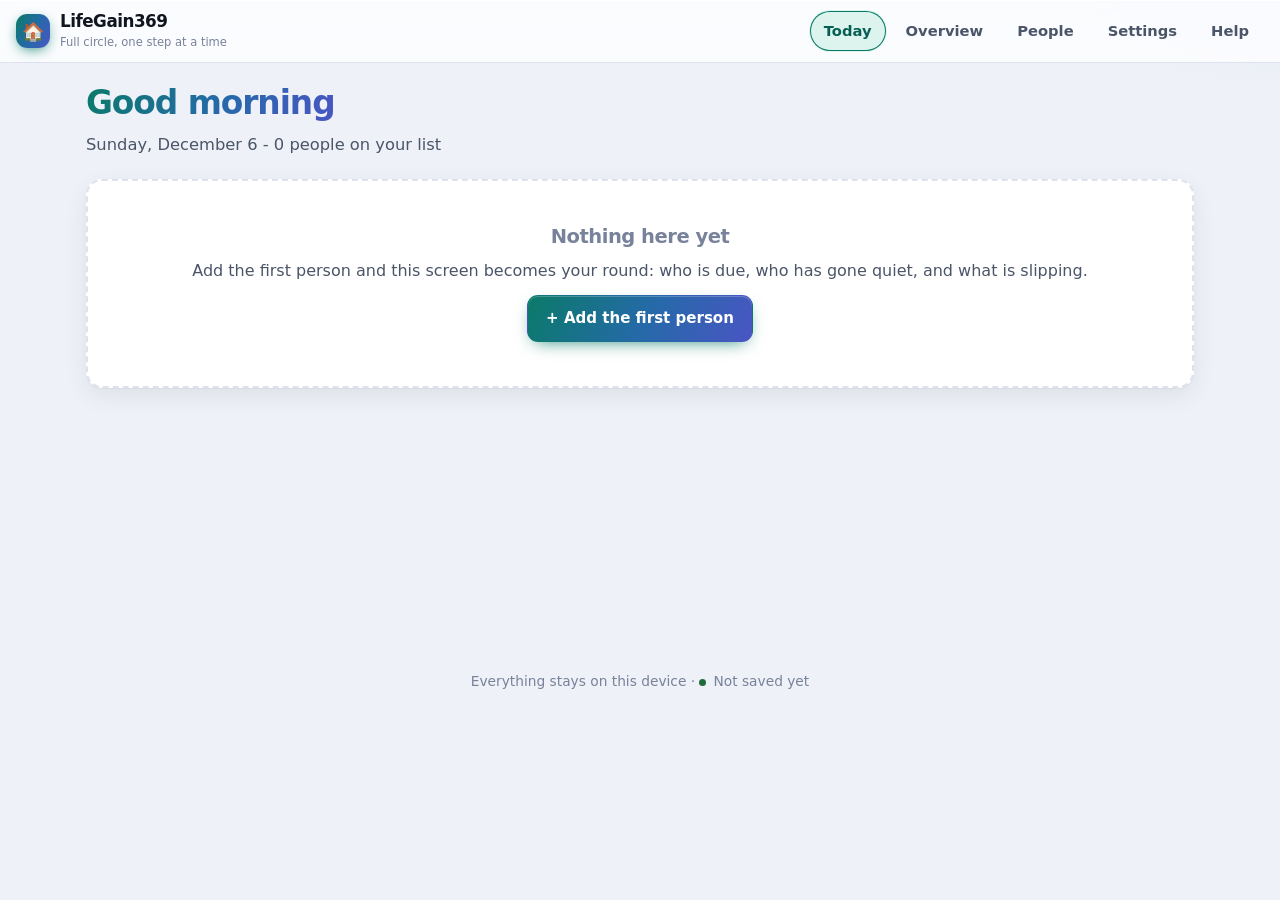
==== commit 7f2b9fb0: "Add the slogan "Full circle, one step at a time" under the app name Replaces "Local records · nothin" ====
--- a/index.html
+++ b/index.html
@@ -7,7 +7,9 @@
 <meta name="color-scheme" content="light dark">
 <meta name="theme-color" content="#0a7a68">
 <link rel="manifest" href="manifest.webmanifest">
-<link rel="apple-touch-icon" href="assets/icon.svg">
+<link rel="apple-touch-icon" sizes="180x180" href="assets/icons/icon-180.png">
+<meta name="apple-mobile-web-app-capable" content="yes">
+<meta name="apple-mobile-web-app-title" content="LifeGain369">
 <title>LifeGain369</title>
 <link rel="stylesheet" href="assets/css/styles.css">
 <link rel="stylesheet" href="assets/css/refine.css">
@@ -23,7 +25,7 @@
       <div class="mark" aria-hidden="true">🏠</div>
       <div>
         <span class="name">LifeGain369</span>
-        <span class="org" id="brand-org">Local records · nothing is uploaded</span>
+        <span class="org" id="brand-org">Full circle, one step at a time</span>
       </div>
     </div>
 
